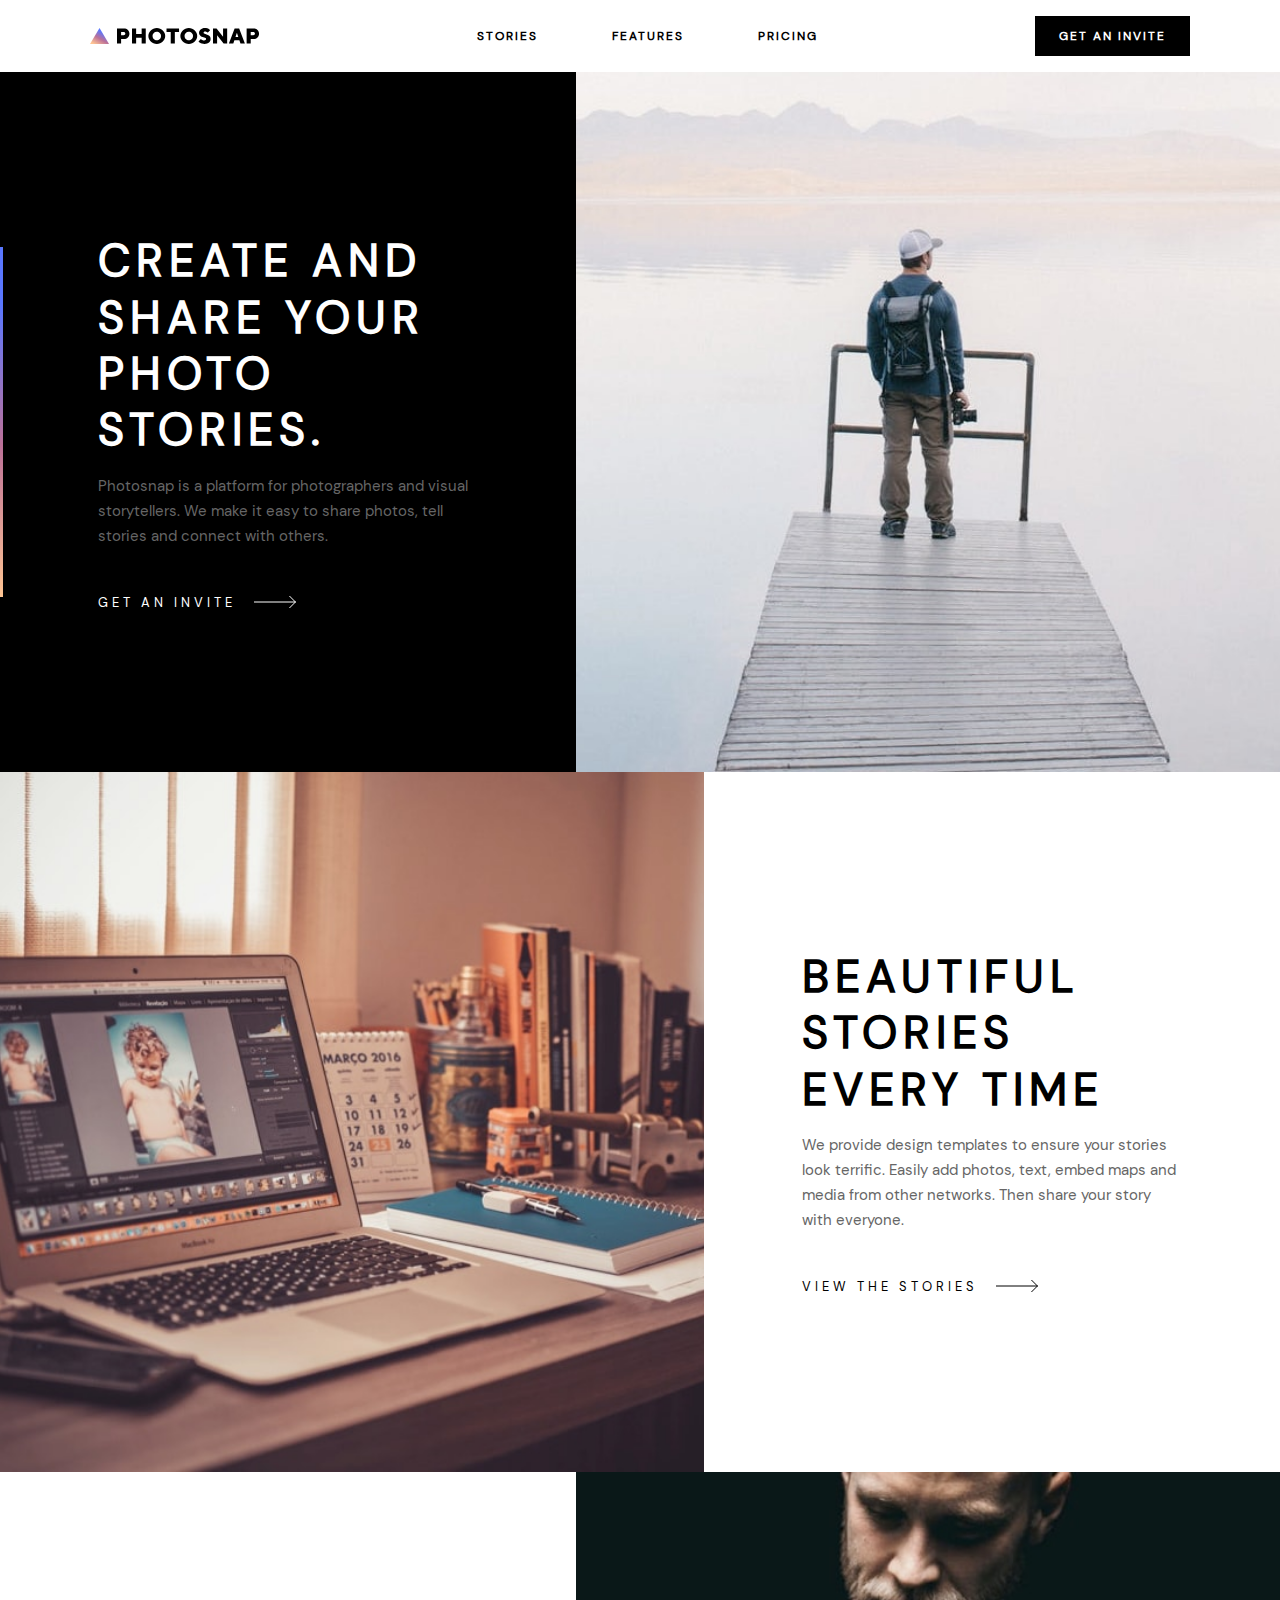
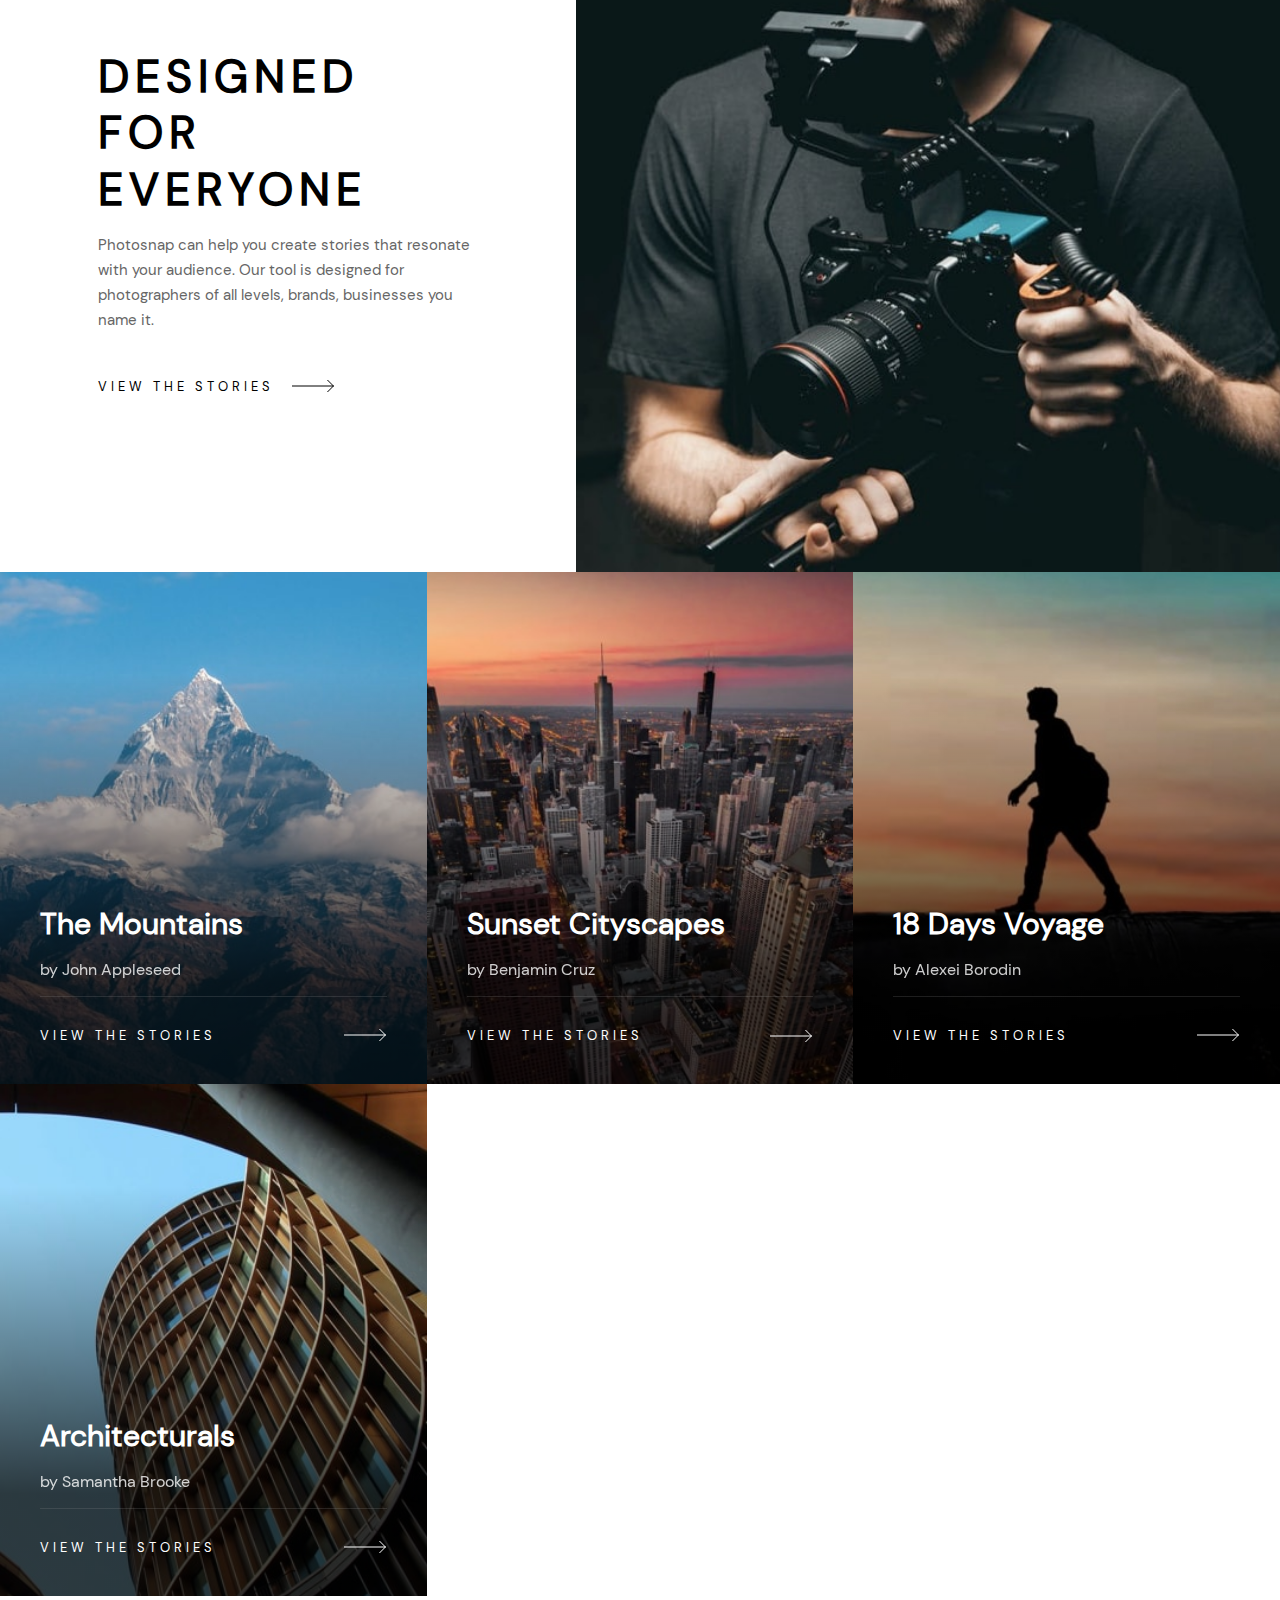
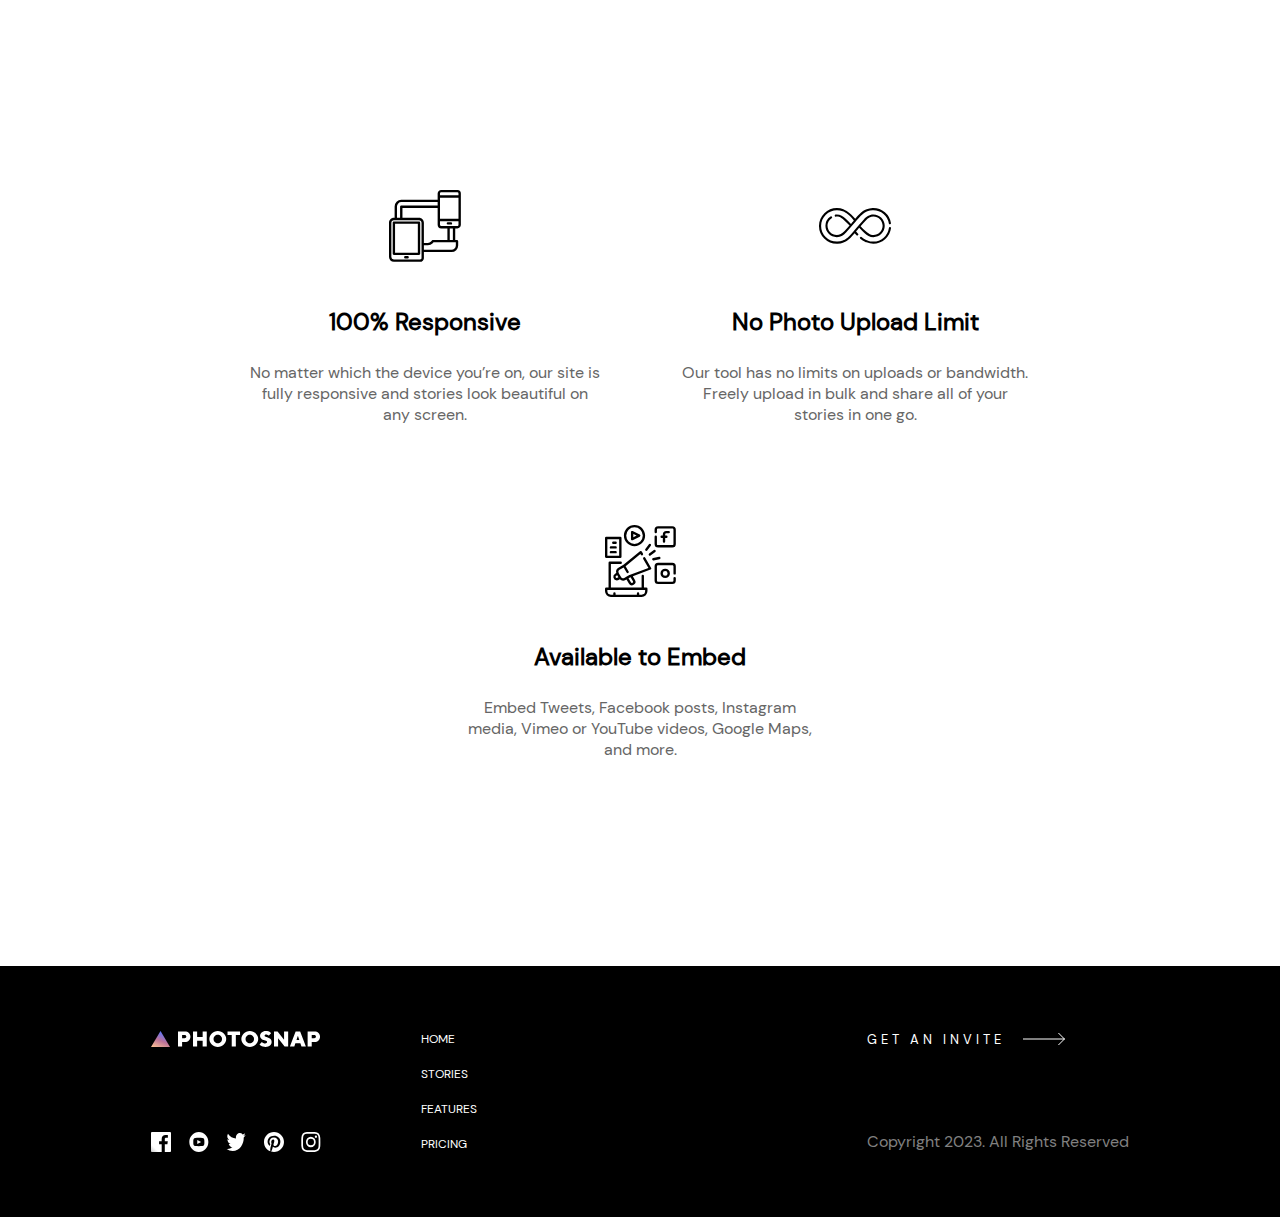
==== index.html @ a574fe37 "Responsive Footer" ====
<!DOCTYPE html>
<html lang="en">
<head>
    <meta charset="UTF-8">
    <meta http-equiv="X-UA-Compatible" content="IE=edge">
    <meta name="viewport" content="width=device-width, initial-scale=1.0">
    <link href="styles.css" rel="stylesheet">
    <link rel="icon" type="image/x-icon" href="/images/icon.ico">
    <title>Photosnap</title>
</head>
<body>
    <nav>
        <img src="images\shared\desktop\logo.svg" class="nav--logo" alt="PhotoShot Logo">
        <div class="nav--links default">
            <a href="#"><div class="nav--link">STORIES</div></a>
            <a href="#"><div class="nav--link">FEATURES</div></a>
            <a href="#"><div class="nav--link">PRICING</div></a>
        </div>
        <button class="nav--button mainButton default">GET AN INVITE</button>
        <div class="hamburgerMenu mobile" id="hamburgerMenu">
            <span id="span1" class="span1"></span>
            <span id="span2" class="span2"></span>
        </div>
    </nav>
    <div class="mobileNav mobile" id="mobileNav">
        <div class="mobileNav--links">
            <a href="#"><div class="nav--link">STORIES</div></a>
            <a href="#"><div class="nav--link">FEATURES</div></a>
            <a href="#"><div class="nav--link">PRICING</div></a>
        </div>
        <div class="separator"></div>
        <button class="nav--button mainButton">GET AN INVITE</button>
    </div>
    <main>
        <section class="sectionLeft">
            <div class="text--content">
                <h1 class="content--h1">CREATE AND SHARE YOUR PHOTO STORIES.</h1>
                <p class="content--paragraph">Photosnap is a platform for photographers and visual storytellers. We make it easy to share photos, tell stories and connect with others.</p>
                <a class="button--content" href="#">
                    <button class="inviteButton mainButton">GET AN INVITE</button>
                    <img src="/images/shared/desktop/arrow.svg" class="inviteArrow whiteArrow">
                </a>
            </div>
            <img class="image--content" src="images/home/desktop/create-and-share.jpg"></img>
        </section>
        <section class="sectionRight">
            <div class="text--content">
                <h1 class="content--h1">BEAUTIFUL STORIES EVERY TIME</h1>
                <p class="content--paragraph">We provide design templates to ensure your stories look terrific. Easily add photos, text, embed maps and media from other networks. Then share your story with everyone.</p>
                <a class="button--content" href="#">
                    <button class="inviteButton mainButton">VIEW THE STORIES</button>
                    <img src="/images/shared/desktop/arrow.svg" class="inviteArrow">
                </a>
            </div>
            <img class="image--content" src="images/home/desktop/beautiful-stories.jpg"></img>
        </section>
        <section class="sectionLeft">
            <div class="text--content">
                <h1 class="content--h1">DESIGNED FOR EVERYONE</h1>
                <p class="content--paragraph">Photosnap can help you create stories that resonate with your audience.  Our tool is designed for photographers of all levels, brands, businesses you name it. </p>
                <a class="button--content" href="#">
                    <button class="inviteButton mainButton">VIEW THE STORIES</button>
                    <img src="/images/shared/desktop/arrow.svg" class="inviteArrow">
                </a>
            </div>
            <img class="image--content" src="images/home/desktop/designed-for-everyone.jpg"></img>
        </section>
        <div class="card--container">
            <div class="card">
                <div class="card--content">
                    <div class="card--textContainer">
                        <h2 class="card--title">The Mountains</h2>
                        <p class="card--details">by John Appleseed</p>
                    </div>
                    <a class="button--content" href="#">
                        <button class="inviteButton mainButton">VIEW THE STORIES</button>
                        <img src="/images/shared/desktop/arrow.svg" class="inviteArrow whiteArrow">
                    </a>
                </div>
            </div>
            <div class="card">
                <div class="card--content">
                    <div class="card--textContainer">
                        <h2 class="card--title">Sunset Cityscapes</h2>
                        <p class="card--details">by Benjamin Cruz</p>
                    </div>
                    <a class="button--content" href="#">
                        <button class="inviteButton mainButton">VIEW THE STORIES</button>
                        <img src="/images/shared/desktop/arrow.svg" class="inviteArrow whiteArrow">
                    </a>
                </div>
            </div>
            <div class="card">
                <div class="card--content">
                    <div class="card--textContainer">
                        <h2 class="card--title">18 Days Voyage</h2>
                        <p class="card--details">by Alexei Borodin</p>
                    </div>
                    <a class="button--content" href="#">
                        <button class="inviteButton mainButton">VIEW THE STORIES</button>
                        <img src="/images/shared/desktop/arrow.svg" class="inviteArrow whiteArrow">
                    </a>
                </div>
            </div>
            <div class="card">
                <div class="card--content">
                    <div class="card--textContainer">
                        <h2 class="card--title">Architecturals</h2>
                        <p class="card--details">by Samantha Brooke</p>
                    </div>
                    <a class="button--content" href="#">
                        <button class="inviteButton mainButton">VIEW THE STORIES</button>
                        <img src="/images/shared/desktop/arrow.svg" class="inviteArrow whiteArrow">
                    </a>
                </div>
            </div>
        </div>
        <div class="home--featureSection">
            <div class="home--feature">
                <div class="home--featureImageContainer">
                    <img class="home--featureImage" src="images/features/desktop/responsive.svg"></img>
                </div>
                <div class="home--featureText">
                    <h2>100% Responsive</h2>
                    <p>No matter which the device you’re on, our site is fully responsive and stories look beautiful on any screen.</p>
                </div>
            </div>
            <div class="home--feature">
                <div class="home--featureImageContainer">
                    <img class="home--featureImage" src="images/features/desktop/no-limit.svg"></img>
                </div>
                <div class="home--featureText">
                    <h2>No Photo Upload Limit</h2>
                    <p>Our tool has no limits on uploads or bandwidth. Freely upload in bulk and share all of your stories in one go.</p>
                </div>
            </div>
            <div class="home--feature">
                <div class="home--featureImageContainer">
                    <img class="home--featureImage" src="images/features/desktop/embed.svg"></img>
                </div>
                <div class="home--featureText">
                    <h2>Available to Embed</h2>
                    <p>Embed Tweets, Facebook posts, Instagram media, Vimeo or YouTube videos, Google Maps, and more. </p>
                </div>
            </div>
        </div>
    </main>
    <footer>
        <div class="footer--LHS">
            <img src="images\shared\desktop\logoWhite.svg" class="footer--logo" alt="PhotoShot Logo">
            <div class="footer--links">
                <a href="#"><div class="footer--link">HOME</div></a>
                <a href="#"><div class="footer--link">STORIES</div></a>
                <a href="#"><div class="footer--link">FEATURES</div></a>
                <a href="#"><div class="footer--link">PRICING</div></a>
            </div>
            <div class="footer--socials">
                <img src="images/shared/desktop/facebook.svg">
                <img src="images/shared/desktop/youtube.svg">
                <img src="images/shared/desktop/twitter.svg">
                <img src="images/shared/desktop/pinterest.svg">
                <img src="images/shared/desktop/instagram.svg">
            </div>
        </div>
        <div class="footer--RHS">
            <a class="button--content" href="#">
                <button class="inviteButton mainButton">GET AN INVITE</button>
                <img src="/images/shared/desktop/arrow.svg" class="inviteArrow whiteArrow">
            </a>
            <p class="copyright">Copyright 2023. All Rights Reserved</p>
        </div>
    </footer>
    <script src="script.js"></script>
</body>
</html>
---- styles.css ----
@font-face {
    font-family: Main;
    src: url(fonts/DMSans-Regular.ttf);
}

*{
    box-sizing: border-box;
}

html{
    display: flex;
    justify-content: center;
}

html, body{
    width: 100%;
    font-family: Main;
    padding: 0px;
    margin: 0px;
}

body{
    min-height: min-content;
    max-width: 2000px;
    box-shadow: 0px 0px 10px 3px lightgrey;
}

a{
    all: unset;
}

/*Nav Styles*/
nav{
    width: 100%;
    height: 72px;
    background-color: white;
    display: flex;
    justify-content: space-around;
    align-items: center;
    font-weight: bold;
    font-size: 12px;
    letter-spacing: 2px;
}

.nav--logo{
    height: 16px;
    width: auto;
    pointer-events: none;
}

.nav--links{
    display: flex;
    align-items: center;
    justify-content: space-around;
}

.nav--link{
    transition: color 0.15s ease;
}

.nav--link:hover{
    color: #B3B3B3;
}

.nav--link{
    margin: 37px;
    cursor: pointer;
}

.mainButton{
    all: unset;
    cursor: pointer;
}

.nav--button{
    background-color: black;
    color: white;
    padding: 12px 24px 12px 24px;
    transition: 0.15s ease;
}

.nav--button:hover{
    background-color: #DFDFDF;
    color: black;
}

.hamburgerMenu{
    width: 20px;
    height: 6px;
    display: none;
    flex-direction: column;
    align-items: flex-end;
    justify-content: space-between;
    cursor: pointer;
    position: relative;
    padding: 10px;
}

.hamburgerMenu>span{
    display: block;
    content: "";
    height: 1px;
    background-color: black;
    width: 100%;
    transform-origin: 50% 50%;
    position: absolute;
    transition: 0.2s ease;
}

.span1{
    top: 5px;
}

.span2{
    bottom: 5px;
}

.span1Active{
    transform: rotate(45deg) translateY(-50%);
    top: 50%;
}

.span2Active{
    transform: rotate(-45deg) translateY(-50%);
    top: 50%;
}

.mobile{
    display: none;
}

.mobileNav{
    width: 100%;
    display: none;
    flex-direction: column;
    align-items: center;
    font-size: 15px;
    letter-spacing: 2.5px;
    overflow: hidden;
    max-height: 0px;
    transition: max-height 0.5s ease;
    font-weight: bold;
}

.mobileNavActive{
    max-height: 100vh;
}

.separator{
    width: min(310px, 80%);
    background-color: #979797;
    height: 1px;
    border-radius: 3px;
}

.mobileNav:nth-child(2)>div>a>div{
    display: flex;
    align-items: center;
    justify-content: center;
    text-align: center;
}

.mobileNav> button{
    padding: 14px 68px 14px 68px;
    display: flex;
    align-items: center;
    justify-content: center;
    margin: 20px 0px 20px 0px;
}
/*Main Sections*/
section{
    display: grid;
    grid-template-rows: 700px;
    width: 100%;
    color: black;
    background-color: white;
    justify-items: center;
    align-items: center;
    position: relative;
}

section:nth-child(1){
    background-color: black;
    color: white;
}

section:nth-child(1)>.text--content::after{
    left: 0px;
    height: 50%;
    top: 50%;
    transform: translateY(-50%);
    display: block;
    content: "";
    width: 3px;
    position: absolute;
    background: linear-gradient(26.57deg, #FFC593 0%, #BC7198 43.29%, #5A77FF 83.33%);

}

section:nth-child(1)>.content--paragraph{
    color: #999999;
}

.sectionLeft{
    grid-template-columns: clamp(495px, 45vw, 650px) 1fr;
}

.sectionLeft>img{
    order: 1;
}

.sectionRight{
    grid-template-columns: 1fr clamp(495px, 45vw, 650px);
}

.sectionRight>img{
    order: -1;
}

.text--content{
    padding: 40px;
    align-items: center;
    width: max(80%, 387px);
    min-height: 600px;
    display: flex;
    flex-direction: column;
    align-items: flex-start;
    justify-content: center;
}

.content--h1{
    margin: 0px;
    font-size: clamp(35px, 3.5vw, 45px);
    line-height: clamp(44px, 4.4vw, 57px);
    letter-spacing: 6px;
}

.content--paragraph{
    line-height: 25px;
    font-size: clamp(15px, 1vw, 17px);
    color:#666666;
}

.button--content{
    cursor: pointer;
    display: flex;
    align-items: center;
    margin-top: 30px;
}

.button--content:hover>.inviteArrow{
    transform: translateX(10px);
}

.inviteButton{
    font-weight: 400;
    font-size: 13px;
    letter-spacing: 4px;
}

.inviteArrow{
    margin-left: 18px;
    transition: transform 0.3s ease;
}

.whiteArrow{
    filter: invert(1);
}

.image--content{
    object-fit: cover;
    height: 100%;
    width: 100%;
}

/*Main Cards*/

.card--container{
    width: 100%;
    display: grid;
    grid-template-columns: repeat(auto-fit, minmax(375px, 1fr));
    grid-template-rows: repeat(auto-fit, minmax(1fr, 375px));
}

.card{
    aspect-ratio: 15/18;
    background-size: cover;
    color: white;
    position: relative;
    transition: transform 0.3s ease;
}

.card::after{
    content: "";
    display: block;
    width: 100%;
    height: 0px;
    position: absolute;
    background: linear-gradient(26.57deg, #FFC593 0%, #BC7198 43.29%, #5A77FF 83.33%);
    bottom: 0px;
}

.card:hover{
    transform: translateY(-25px);
}

.card:hover::after{
    height: 5px;
}

.card--content{
    position: absolute;
    bottom: 0px;
    padding: 40px;
    width: 100%;
}

.card--title{
    font-size: 30px;
    margin: 0px;
}

.card--details{
    opacity: 0.8;
}

.card--textContainer::after{
    content: "";
    display: block;
    width: 100%;
    height: 1px;
    background-color: #979797;
    opacity: 0.2;
}

.card:nth-child(1){
    background: linear-gradient(180deg, rgba(0, 0, 0, 0.0001) 20%, rgba(0, 0, 0, 0.75) 80%), url(/images/stories/desktop/mountains.jpg) no-repeat center center / cover;
}

.card:nth-child(2){
    background: linear-gradient(180deg, rgba(0, 0, 0, 0.0001) 20%, rgba(0, 0, 0, 0.75) 80%), url(/images/stories/desktop/cityscapes.jpg) no-repeat center center / cover;
}

.card:nth-child(3){
    background: linear-gradient(180deg, rgba(0, 0, 0, 0.0001) 20%, rgba(0, 0, 0, 0.75) 80%), url(/images/stories/desktop/18-days-voyage.jpg) no-repeat center center / cover;
}

.card:nth-child(4){
    background: linear-gradient(180deg, rgba(0, 0, 0, 0.0001) 20%, rgba(0, 0, 0, 0.75) 80%), url(/images/stories/desktop/architecturals.jpg) no-repeat center center / cover;
}

.card--content>.button--content{
    display: flex;
    justify-content: space-between;
}

/*Home Features Section*/
.home--featureSection{
    padding: 150px 0px 150px 0px;
    width: 100%;
    display: flex;
    flex-wrap: wrap;
    align-items: center;
    justify-content: center;
}

.home--feature{
    width: 350px;
    text-align: center;
    margin: 40px;
}

.home--featureImageContainer{
    height: 80px;
    display: flex;
    align-items: center;
    justify-content: center;
}

.home--featureText>h2{
    margin: 40px 0px 25px 0px;
}

.home--featureText>p{
    color: #666666;
}

/*Footer*/
footer{
    padding: 65px clamp(40px, 11.8vw,170px) 65px clamp(40px, 11.8vw,170px);
    color: white;
    background-color: black;
    display: flex;
    justify-content: space-between;
}

.footer--LHS{
    width: 50%;
    display: inline-grid;
    grid-template: "a b" "c b";
    grid-template-columns: min-content min-content;
    align-items: start;
}

.footer--logo{
    grid-area: a;
    width: 170px;
    height: auto;
}

.footer--links{
    grid-area: b;
    margin-left: 100px;
    font-size: 12px;
    font-weight: 500;
    height: 100%;
    display: flex;
    justify-content: space-between;
    flex-direction: column;
}

.footer--link{
    cursor: pointer;
    transition: color 0.3s ease;
}

.footer--link:hover{
    color: #4C4C4C;
}

.footer--socials{
    grid-area: c;
    display: flex;
    width: 100%;
    margin-top: 85px;
    justify-content: space-between;
}

.footer--socials>img{
    width: 20px;
    height: 20px;
    filter: grayscale(1) brightness(3);
    transition: filter 0.2s ease;
    cursor: pointer;
}

.footer--socials>img:hover{
    filter: grayscale(0);
}

.footer--RHS{
    display: flex;
    flex-direction: column;
    justify-content: space-between;
}

.footer--RHS>*{
    margin: 0px;
}

.copyright{
    color: #808080;
}
/*Media Queries Biggest-Smallest*/

/*Mobile*/

/*Tablet*/
@media only screen and (max-width: 1000px) {
    .footer--LHS{
        width: 50%;
        display: inline-grid;
        grid-template: "a" "b" "c";
        grid-template-columns: min-content min-content min-content;
    }

    .footer--links{
        margin-left: 0px;
        margin-top: 32px;
        justify-content: space-between;
        flex-direction: row;
        gap: 30px;
    }

    .footer--socials{
        margin-top: 70px;
    }
}

@media only screen and (max-width: 850px) {
    .default {
      display: none;
    }
    .mobile, .mobileNav{
        display: flex;
    }

    .herosection{
        grid-template-columns: 1fr;
        grid-template-rows: 1fr 1fr;
    }
}

@media only screen and (max-width: 800px) {
    /*Main Sections*/
    .sectionLeft,.sectionRight{
        grid-template-columns: 1fr;
        grid-template-rows: 0fr 0.9fr;
    }
    .sectionLeft>img{
        order: -1;
    }
    .text--content{
        padding: 30px;
        width: max(80%, 310px);
        position: relative;
    }
    section:nth-child(1)>.text--content::after{
        left: 20%;
        width: 200px;
        height: 3px;  
        top: 0px;
    }
    /*Footer*/
    footer{
        flex-direction: column;
        justify-content: center;
        align-items: center;
    }

    .footer--LHS{
        display: inline-grid;
        grid-template: "a" "c" "b";
        grid-template-columns: 1fr;
        grid-template-rows: min-content min-content min-content;
        justify-items: center;
    }

    .footer--RHS{
        margin-top: 120px;
        justify-content: space-between;
        align-items: center;
        height: 60px;
    }

    .footer--socials{
        margin-top: 32px
    }

    .footer--links{
        flex-direction: column;
        margin-top: 50px;
        text-align: center;
        font-size: 15px;
        height: 150px;
        gap: 0px;
    }
}
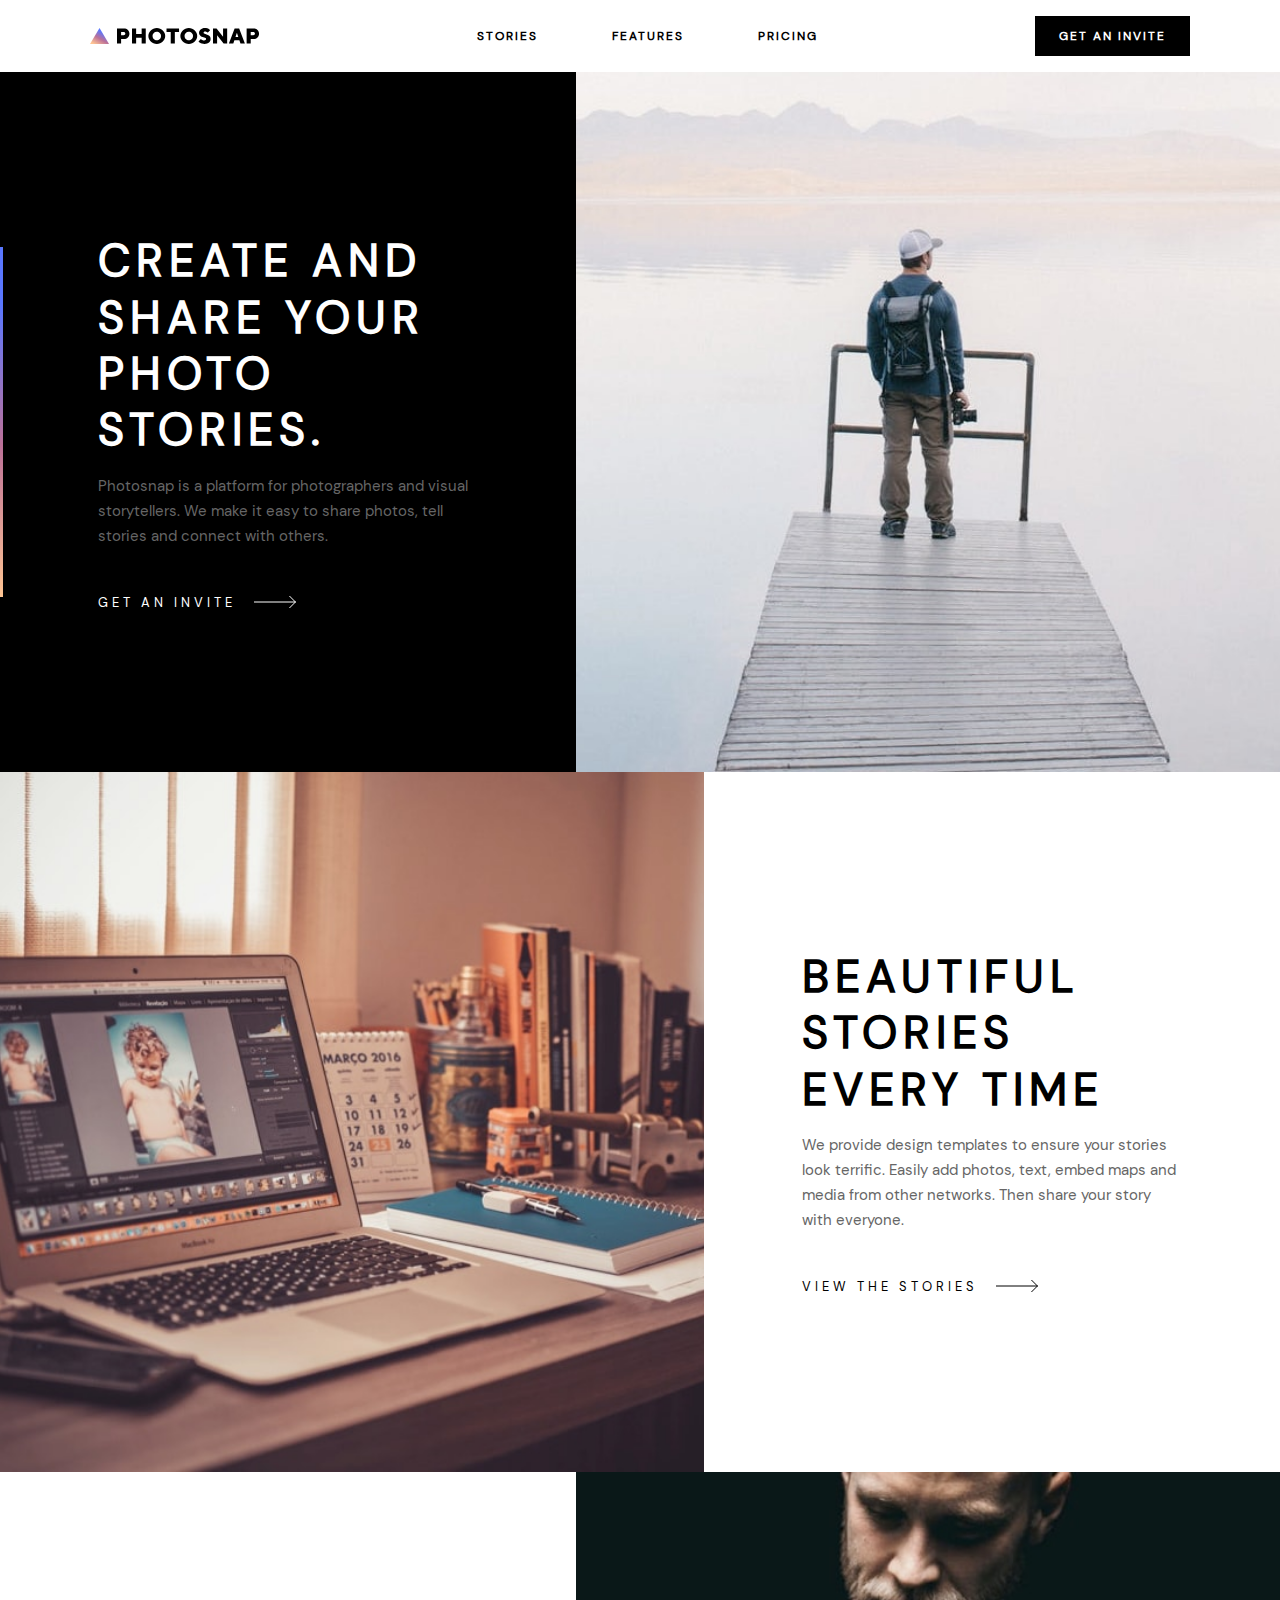
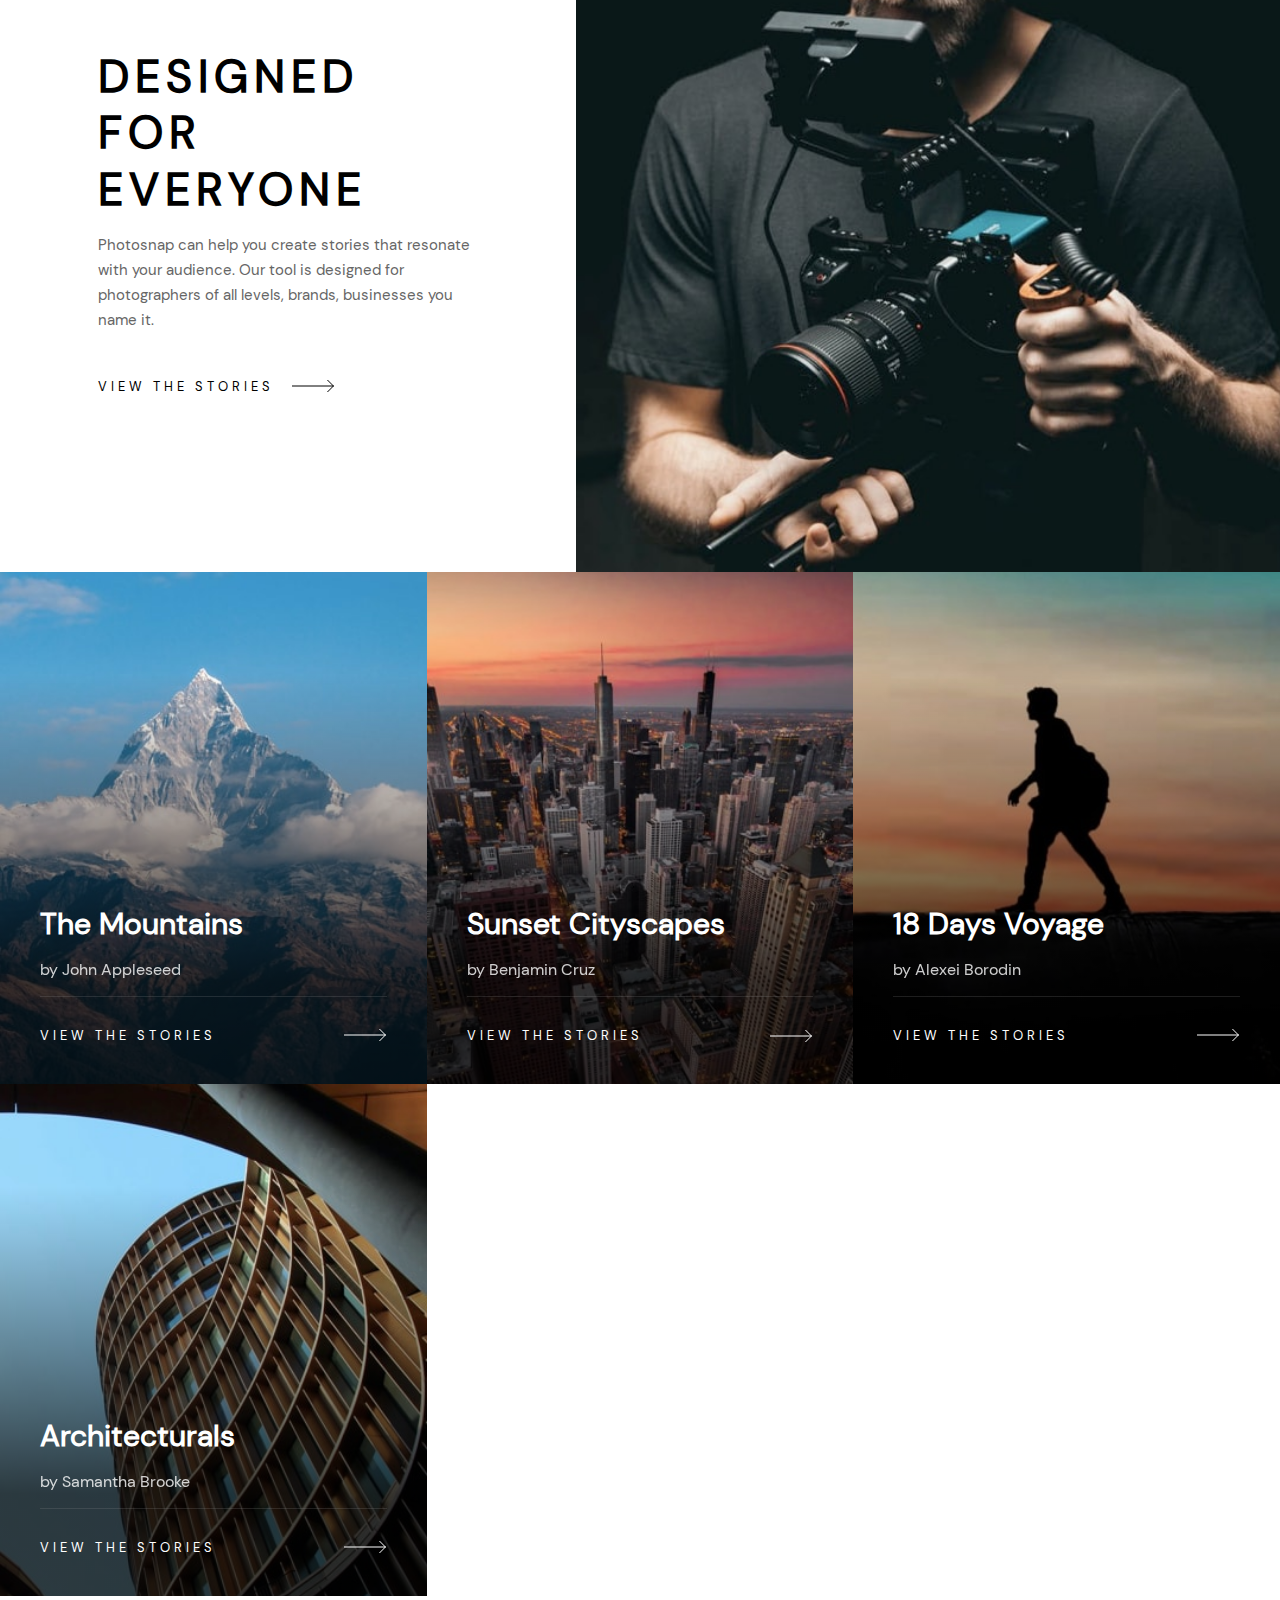
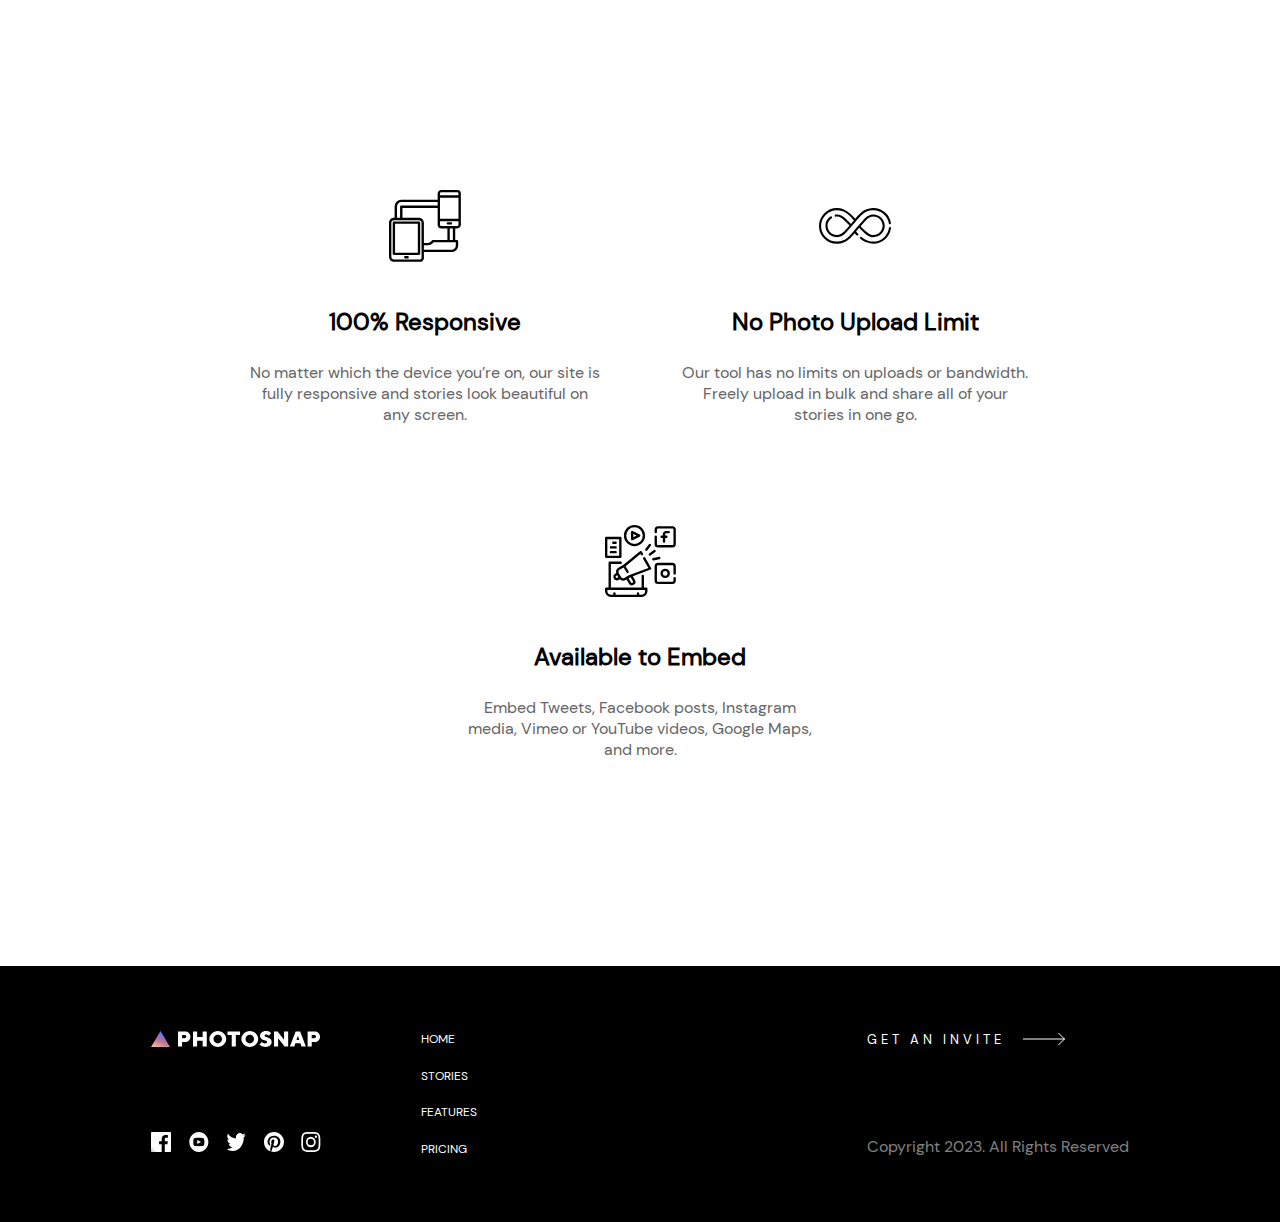
==== commit f6aeac9c: "Added Links to Socials" ====
--- a/index.html
+++ b/index.html
@@ -155,11 +155,11 @@
                 <a href="#"><div class="footer--link">PRICING</div></a>
             </div>
             <div class="footer--socials">
-                <img src="images/shared/desktop/facebook.svg">
-                <img src="images/shared/desktop/youtube.svg">
-                <img src="images/shared/desktop/twitter.svg">
-                <img src="images/shared/desktop/pinterest.svg">
-                <img src="images/shared/desktop/instagram.svg">
+                <a href="https://www.facebook.com/"><img src="images/shared/desktop/facebook.svg"></a>
+                <a href="https://www.youtube.com/"><img src="images/shared/desktop/youtube.svg"></a>
+                <a href="https://www.twitter.com/"><img src="images/shared/desktop/twitter.svg"></a>
+                <a href="https://www.pinterest.com/"><img src="images/shared/desktop/pinterest.svg"></a>
+                <a href="https://www.instagram.com/"><img src="images/shared/desktop/instagram.svg"></a>
             </div>
         </div>
         <div class="footer--RHS">
--- a/styles.css
+++ b/styles.css
@@ -436,7 +436,7 @@
     justify-content: space-between;
 }
 
-.footer--socials>img{
+.footer--socials>a>img{
     width: 20px;
     height: 20px;
     filter: grayscale(1) brightness(3);
@@ -444,7 +444,7 @@
     cursor: pointer;
 }
 
-.footer--socials>img:hover{
+.footer--socials>a>img:hover{
     filter: grayscale(0);
 }
 
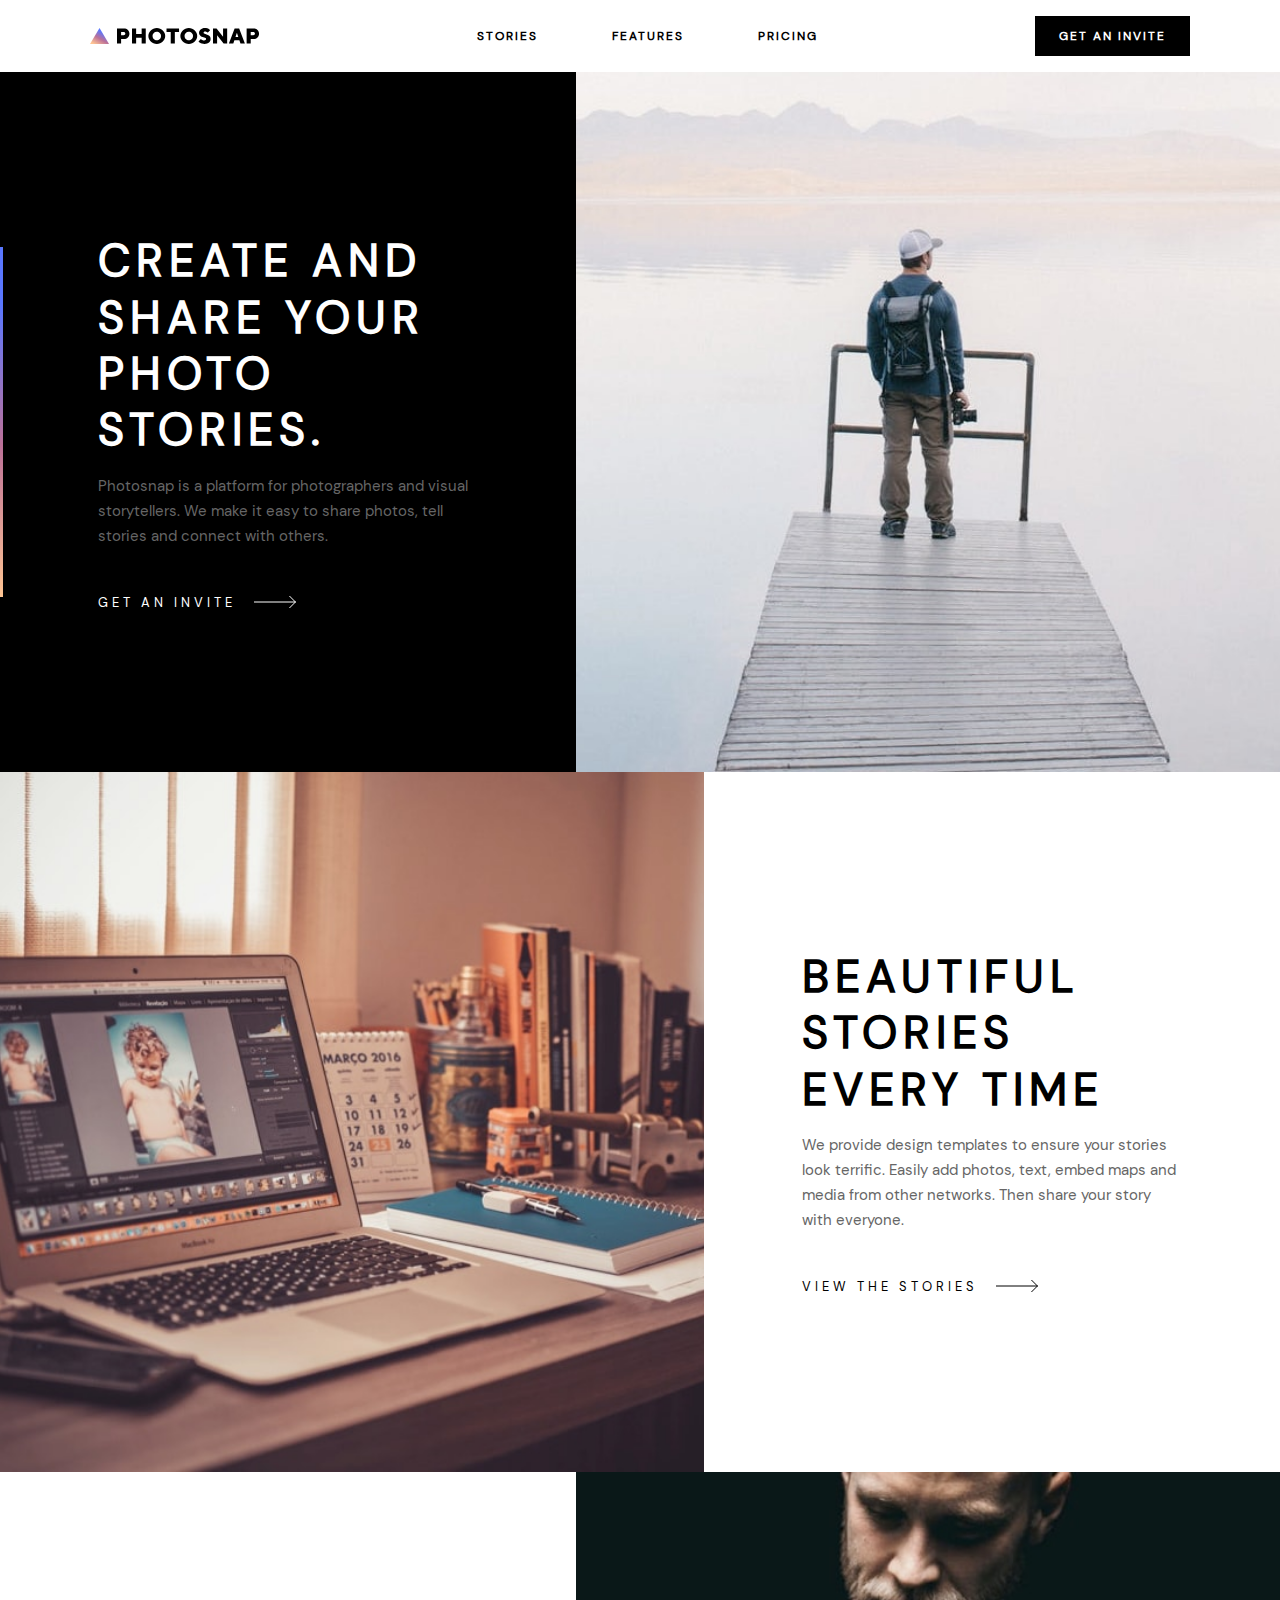
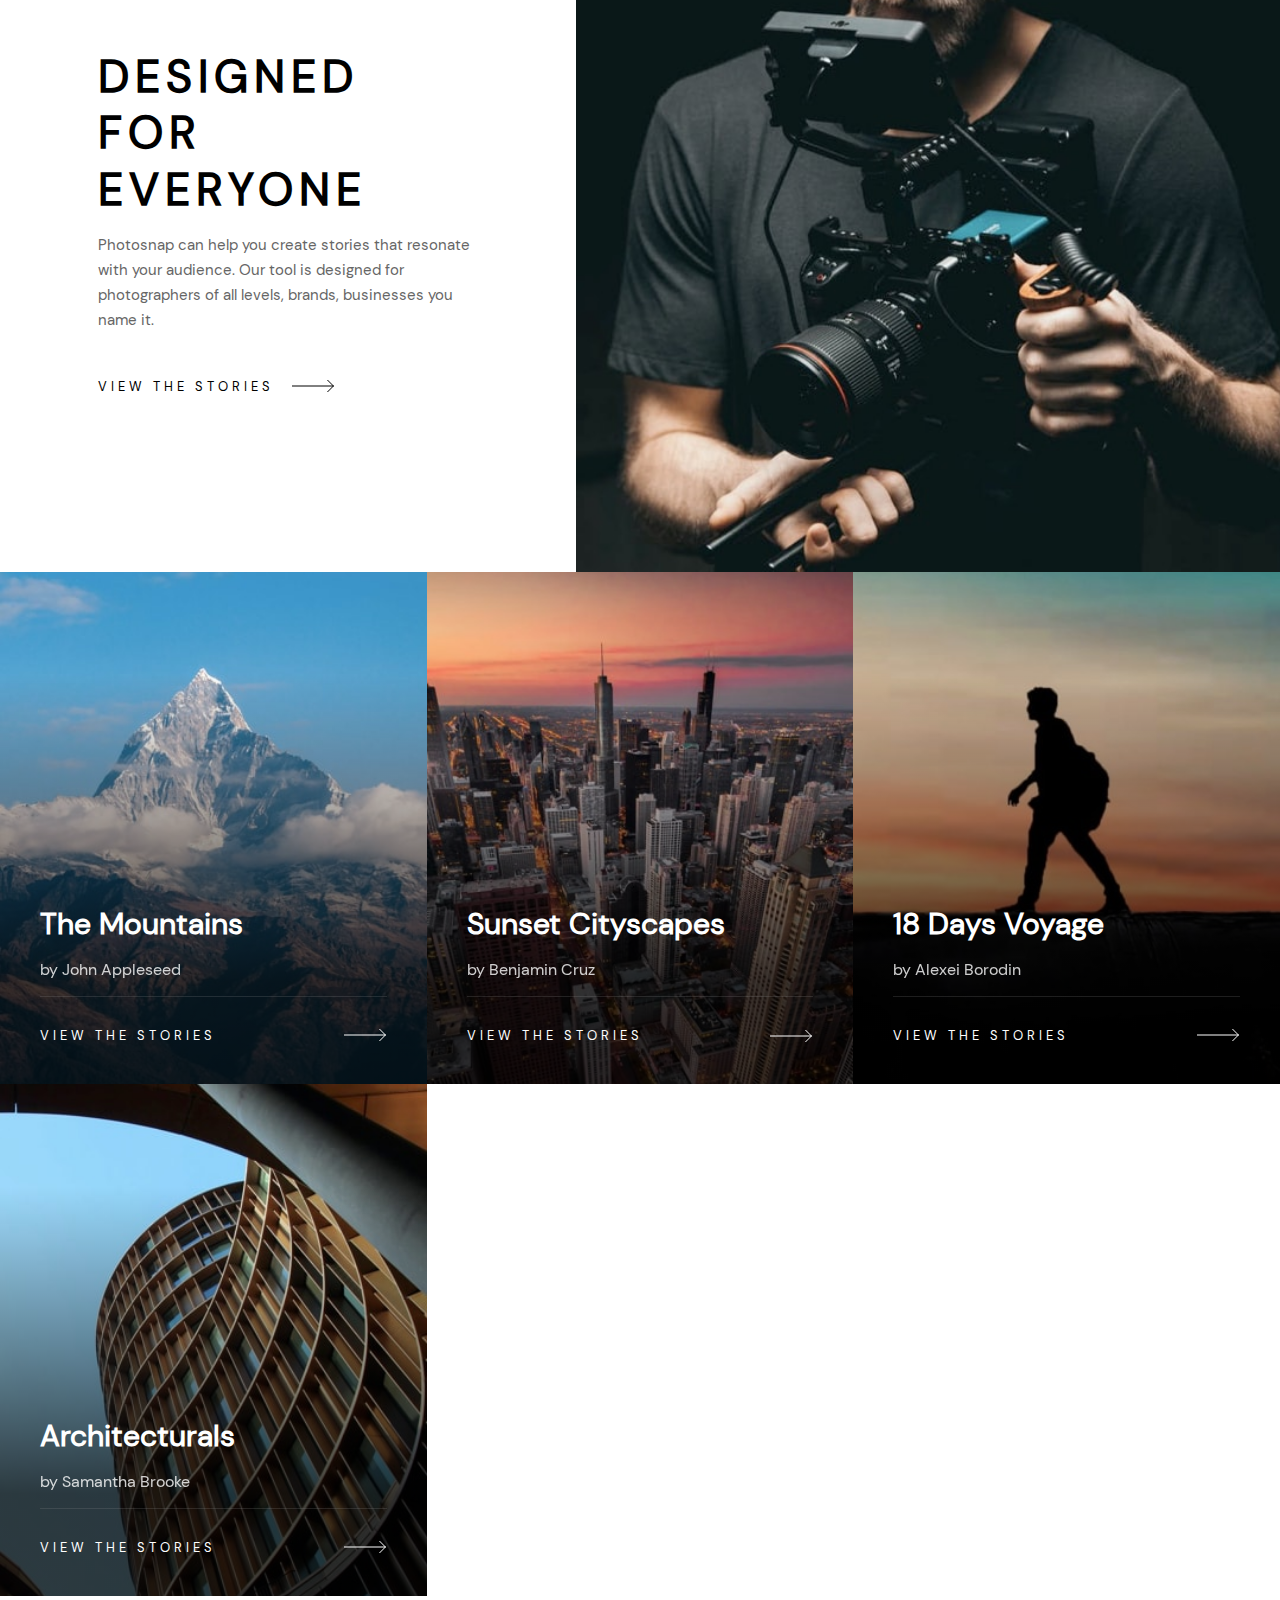
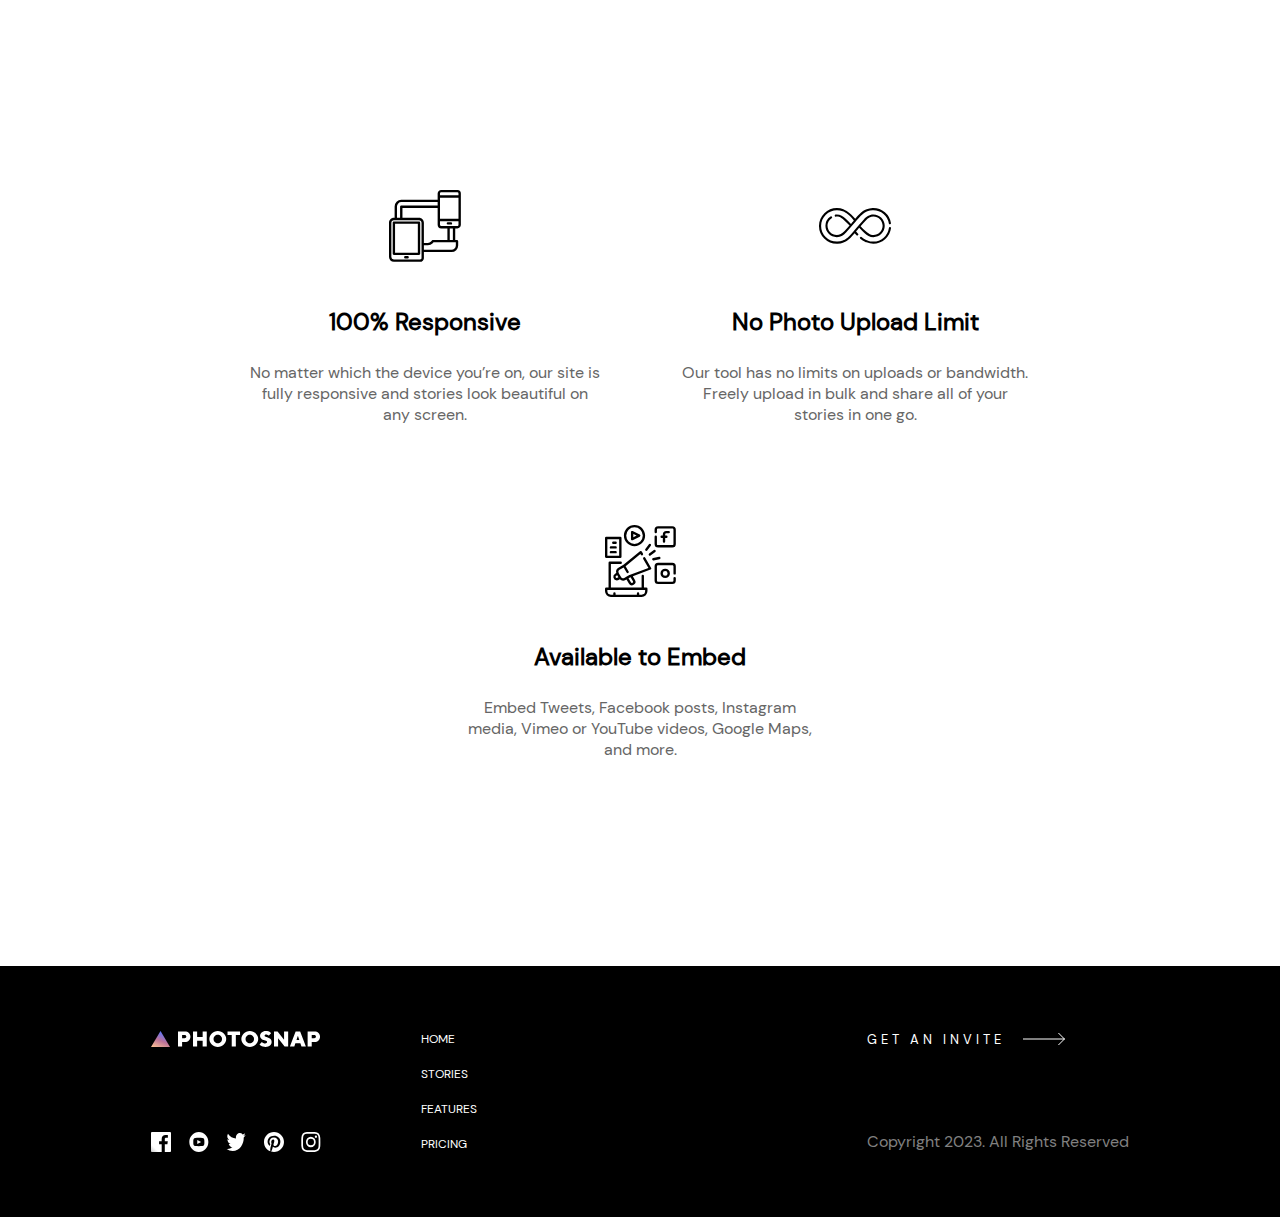
==== commit 3f01389c: "Feature Page Added" ====
--- a/index.html
+++ b/index.html
@@ -12,9 +12,9 @@
     <nav>
         <img src="images\shared\desktop\logo.svg" class="nav--logo" alt="PhotoShot Logo">
         <div class="nav--links default">
-            <a href="#"><div class="nav--link">STORIES</div></a>
-            <a href="#"><div class="nav--link">FEATURES</div></a>
-            <a href="#"><div class="nav--link">PRICING</div></a>
+            <a href="stories.html"><div class="nav--link">STORIES</div></a>
+            <a href="features.html"><div class="nav--link">FEATURES</div></a>
+            <a href="pricing.html"><div class="nav--link">PRICING</div></a>
         </div>
         <button class="nav--button mainButton default">GET AN INVITE</button>
         <div class="hamburgerMenu mobile" id="hamburgerMenu">
@@ -24,9 +24,9 @@
     </nav>
     <div class="mobileNav mobile" id="mobileNav">
         <div class="mobileNav--links">
-            <a href="#"><div class="nav--link">STORIES</div></a>
-            <a href="#"><div class="nav--link">FEATURES</div></a>
-            <a href="#"><div class="nav--link">PRICING</div></a>
+            <a href="stories.html"><div class="nav--link">STORIES</div></a>
+            <a href="features.html"><div class="nav--link">FEATURES</div></a>
+            <a href="pricing.html"><div class="nav--link">PRICING</div></a>
         </div>
         <div class="separator"></div>
         <button class="nav--button mainButton">GET AN INVITE</button>
@@ -47,7 +47,7 @@
             <div class="text--content">
                 <h1 class="content--h1">BEAUTIFUL STORIES EVERY TIME</h1>
                 <p class="content--paragraph">We provide design templates to ensure your stories look terrific. Easily add photos, text, embed maps and media from other networks. Then share your story with everyone.</p>
-                <a class="button--content" href="#">
+                <a class="button--content" href="stories.html">
                     <button class="inviteButton mainButton">VIEW THE STORIES</button>
                     <img src="/images/shared/desktop/arrow.svg" class="inviteArrow">
                 </a>
@@ -58,7 +58,7 @@
             <div class="text--content">
                 <h1 class="content--h1">DESIGNED FOR EVERYONE</h1>
                 <p class="content--paragraph">Photosnap can help you create stories that resonate with your audience.  Our tool is designed for photographers of all levels, brands, businesses you name it. </p>
-                <a class="button--content" href="#">
+                <a class="button--content" href="stories.html">
                     <button class="inviteButton mainButton">VIEW THE STORIES</button>
                     <img src="/images/shared/desktop/arrow.svg" class="inviteArrow">
                 </a>
@@ -72,7 +72,7 @@
                         <h2 class="card--title">The Mountains</h2>
                         <p class="card--details">by John Appleseed</p>
                     </div>
-                    <a class="button--content" href="#">
+                    <a class="button--content" href="stories.html">
                         <button class="inviteButton mainButton">VIEW THE STORIES</button>
                         <img src="/images/shared/desktop/arrow.svg" class="inviteArrow whiteArrow">
                     </a>
@@ -84,7 +84,7 @@
                         <h2 class="card--title">Sunset Cityscapes</h2>
                         <p class="card--details">by Benjamin Cruz</p>
                     </div>
-                    <a class="button--content" href="#">
+                    <a class="button--content" href="stories.html">
                         <button class="inviteButton mainButton">VIEW THE STORIES</button>
                         <img src="/images/shared/desktop/arrow.svg" class="inviteArrow whiteArrow">
                     </a>
@@ -96,7 +96,7 @@
                         <h2 class="card--title">18 Days Voyage</h2>
                         <p class="card--details">by Alexei Borodin</p>
                     </div>
-                    <a class="button--content" href="#">
+                    <a class="button--content" href="stories.html">
                         <button class="inviteButton mainButton">VIEW THE STORIES</button>
                         <img src="/images/shared/desktop/arrow.svg" class="inviteArrow whiteArrow">
                     </a>
@@ -108,7 +108,7 @@
                         <h2 class="card--title">Architecturals</h2>
                         <p class="card--details">by Samantha Brooke</p>
                     </div>
-                    <a class="button--content" href="#">
+                    <a class="button--content" href="stories.html">
                         <button class="inviteButton mainButton">VIEW THE STORIES</button>
                         <img src="/images/shared/desktop/arrow.svg" class="inviteArrow whiteArrow">
                     </a>
@@ -149,17 +149,17 @@
         <div class="footer--LHS">
             <img src="images\shared\desktop\logoWhite.svg" class="footer--logo" alt="PhotoShot Logo">
             <div class="footer--links">
-                <a href="#"><div class="footer--link">HOME</div></a>
-                <a href="#"><div class="footer--link">STORIES</div></a>
-                <a href="#"><div class="footer--link">FEATURES</div></a>
-                <a href="#"><div class="footer--link">PRICING</div></a>
+                <a href="index.html"><div class="footer--link">HOME</div></a>
+                <a href="stories.html"><div class="footer--link">STORIES</div></a>
+                <a href="features.html"><div class="footer--link">FEATURES</div></a>
+                <a href="pricing.html"><div class="footer--link">PRICING</div></a>
             </div>
             <div class="footer--socials">
-                <a href="https://www.facebook.com/"><img src="images/shared/desktop/facebook.svg"></a>
-                <a href="https://www.youtube.com/"><img src="images/shared/desktop/youtube.svg"></a>
-                <a href="https://www.twitter.com/"><img src="images/shared/desktop/twitter.svg"></a>
-                <a href="https://www.pinterest.com/"><img src="images/shared/desktop/pinterest.svg"></a>
-                <a href="https://www.instagram.com/"><img src="images/shared/desktop/instagram.svg"></a>
+                <a href="https://www.facebook.com/"><img src="images/shared/desktop/facebook.svg" alt="social media icon"></a>
+                <a href="https://www.youtube.com/"><img src="images/shared/desktop/youtube.svg" alt="social media icon"></a>
+                <a href="https://www.twitter.com/"><img src="images/shared/desktop/twitter.svg" alt="social media icon"></a>
+                <a href="https://www.pinterest.com/"><img src="images/shared/desktop/pinterest.svg" alt="social media icon"></a>
+                <a href="https://www.instagram.com/"><img src="images/shared/desktop/instagram.svg" alt="social media icon"></a>
             </div>
         </div>
         <div class="footer--RHS">
--- a/styles.css
+++ b/styles.css
@@ -1,5 +1,5 @@
 @font-face {
-    font-family: Main;
+    font-family: MainFont;
     src: url(fonts/DMSans-Regular.ttf);
 }
 
@@ -14,7 +14,7 @@
 
 html, body{
     width: 100%;
-    font-family: Main;
+    font-family: MainFont;
     padding: 0px;
     margin: 0px;
 }
@@ -301,7 +301,7 @@
 }
 
 .card:hover{
-    transform: translateY(-25px);
+    transform: translateY(-15px);
 }
 
 .card:hover::after{
@@ -362,6 +362,10 @@
     flex-wrap: wrap;
     align-items: center;
     justify-content: center;
+    max-width: 1400px;
+    position: relative;
+    left: 50%;
+    transform: translateX(-50%);
 }
 
 .home--feature{
@@ -436,6 +440,11 @@
     justify-content: space-between;
 }
 
+.footer--socials>a{
+    width: 20px;
+    height: 20px;
+}
+
 .footer--socials>a>img{
     width: 20px;
     height: 20px;
@@ -461,6 +470,17 @@
 .copyright{
     color: #808080;
 }
+
+/*Features*/
+.features--herosection{
+    display: flex;
+    margin-bottom: 20px;
+}
+
+.features--herosection>section{
+    grid-template-rows: 500px;
+}
+
 /*Media Queries Biggest-Smallest*/
 
 /*Mobile*/
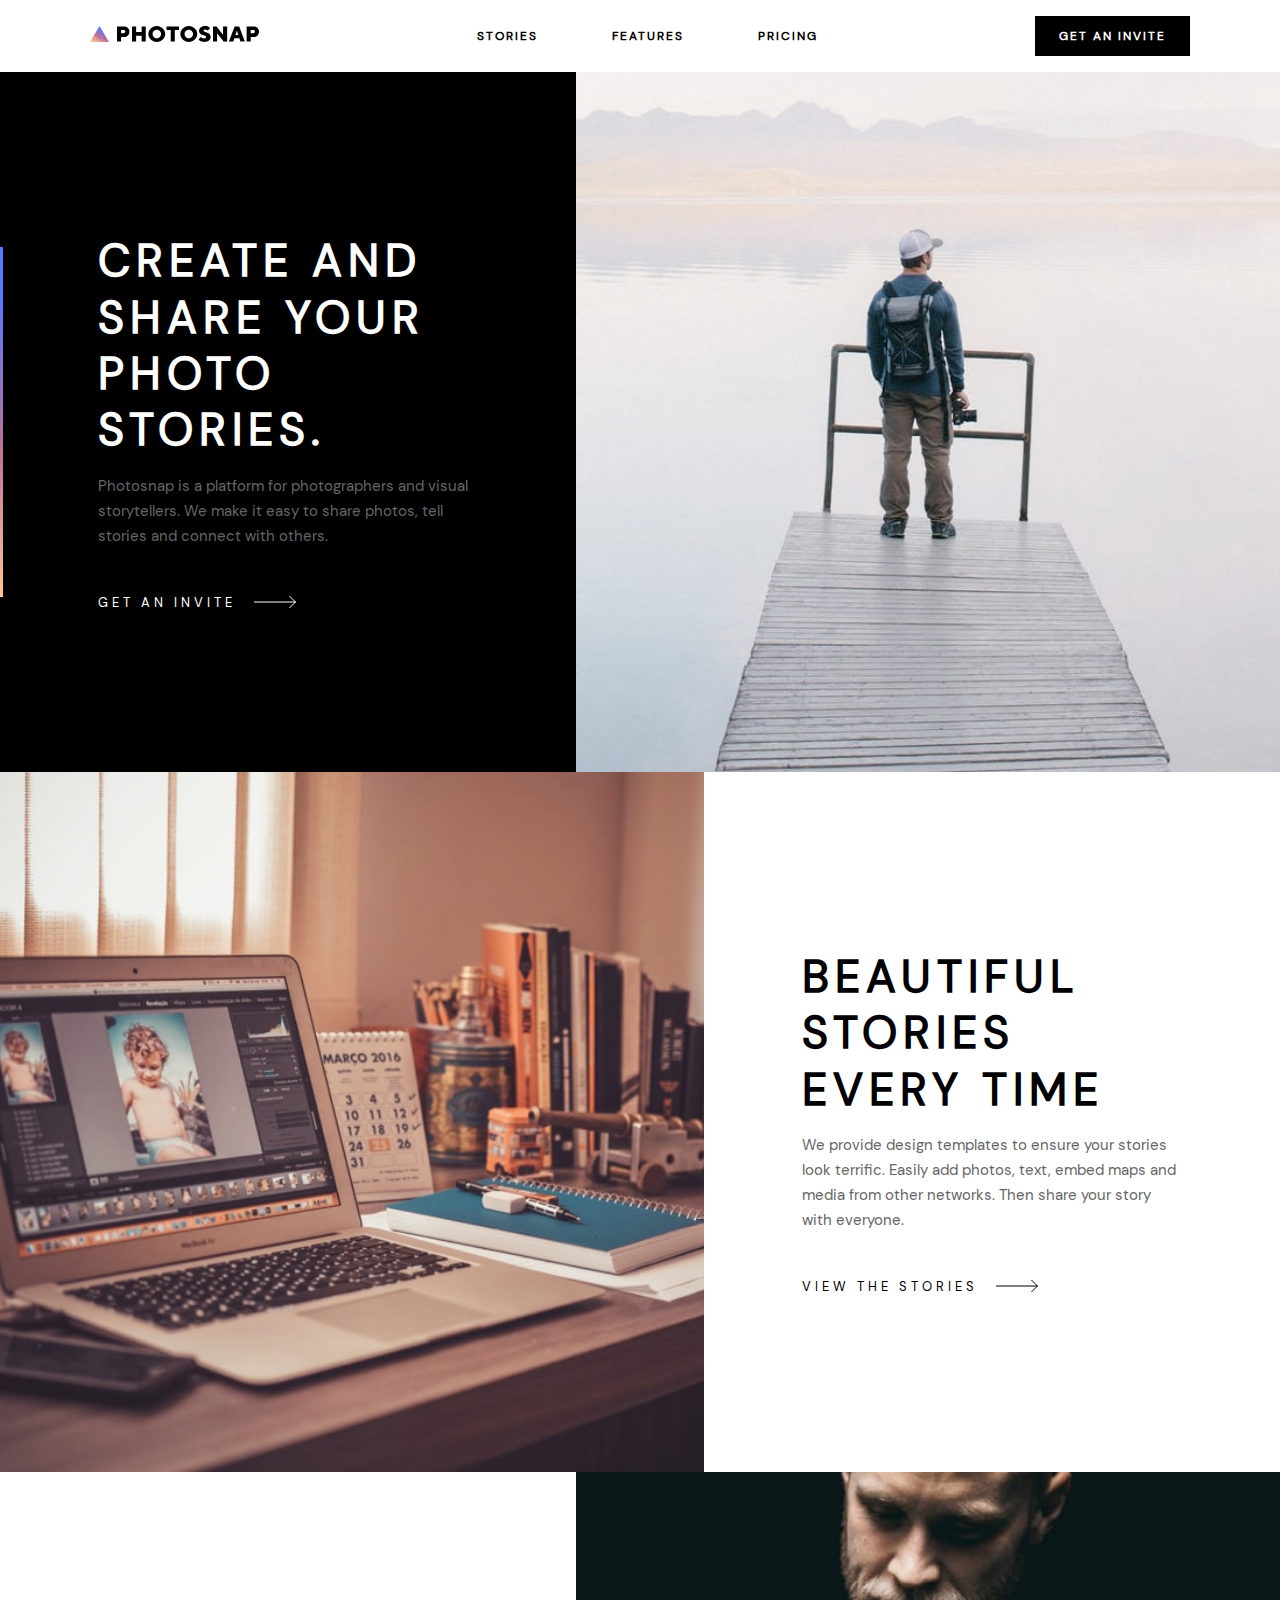
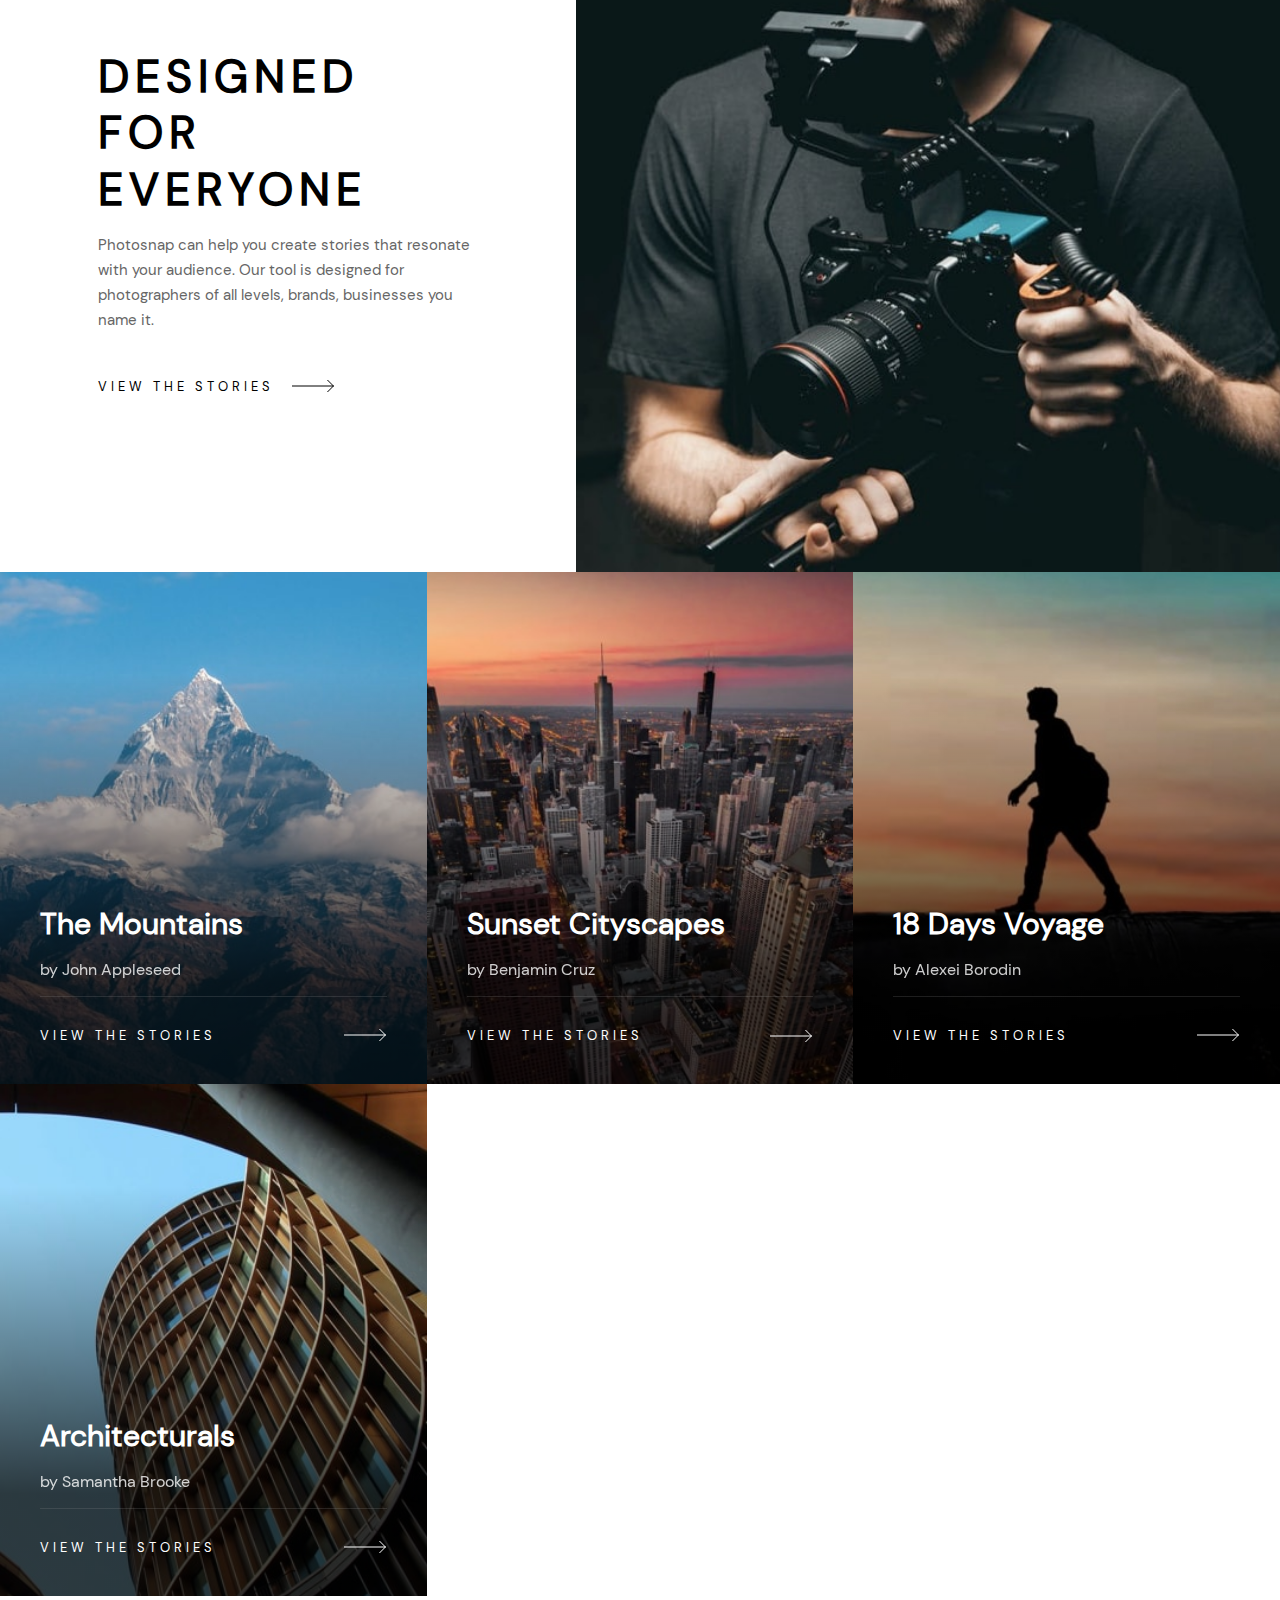
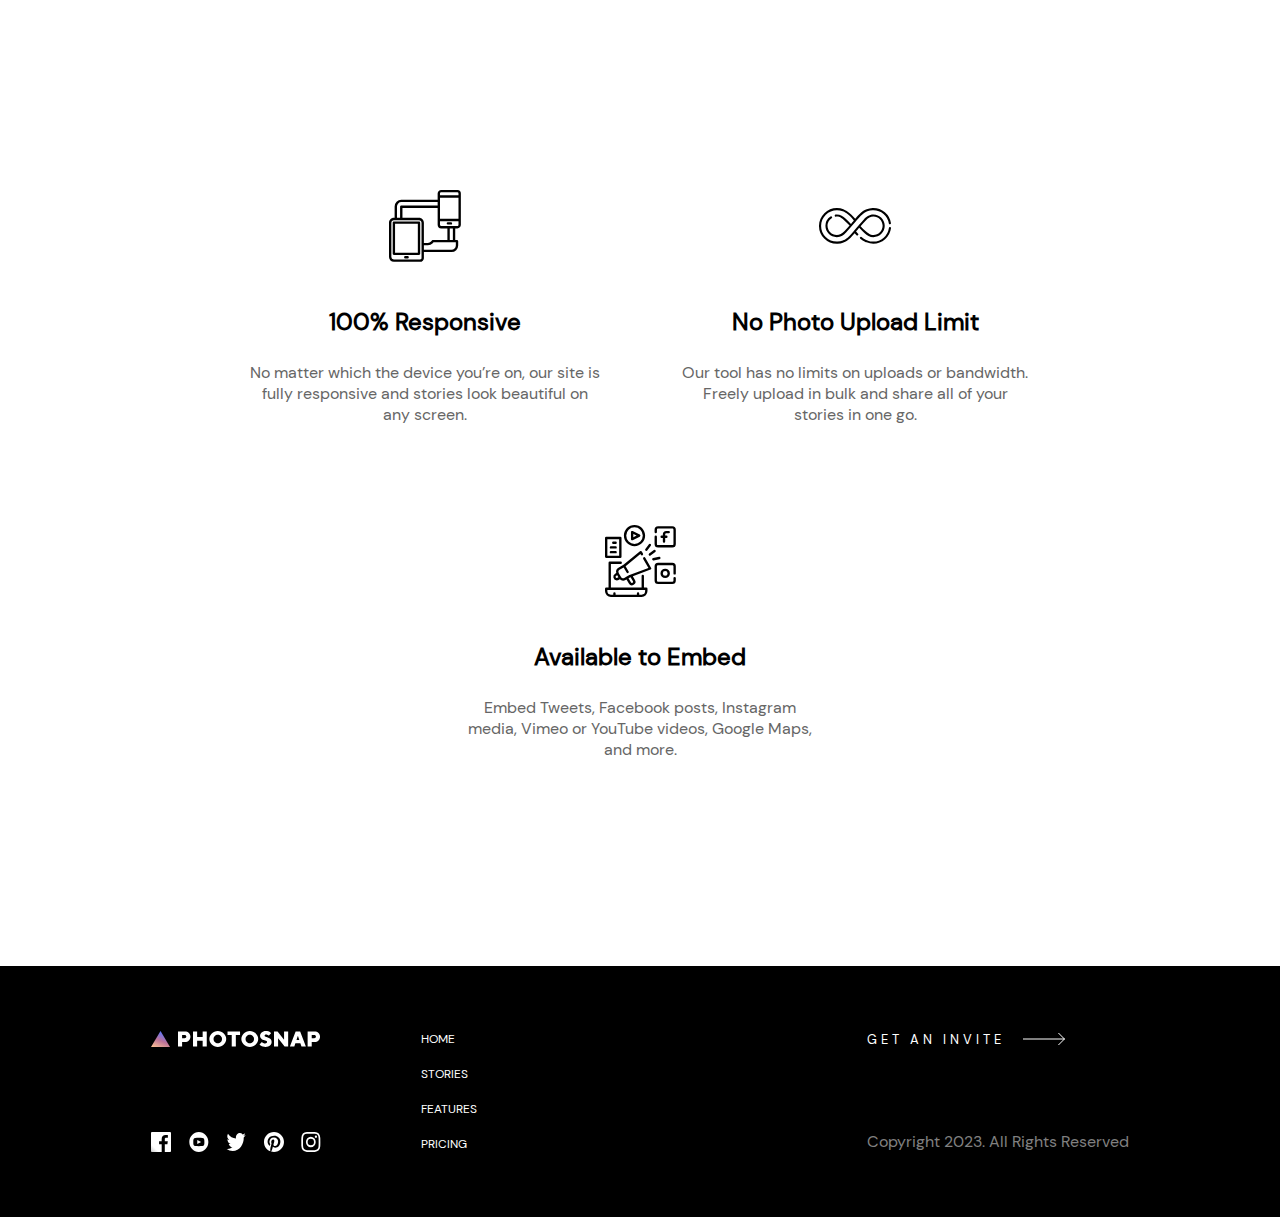
==== commit fd934889: "Changes to features" ====
--- a/index.html
+++ b/index.html
@@ -10,7 +10,9 @@
 </head>
 <body>
     <nav>
-        <img src="images\shared\desktop\logo.svg" class="nav--logo" alt="PhotoShot Logo">
+        <a href="index.html">
+            <img src="images\shared\desktop\logo.svg" class="nav--logo" alt="PhotoShot Logo">
+        </a>
         <div class="nav--links default">
             <a href="stories.html"><div class="nav--link">STORIES</div></a>
             <a href="features.html"><div class="nav--link">FEATURES</div></a>
--- a/styles.css
+++ b/styles.css
@@ -45,7 +45,7 @@
 .nav--logo{
     height: 16px;
     width: auto;
-    pointer-events: none;
+    cursor: pointer;
 }
 
 .nav--links{
@@ -221,7 +221,6 @@
     padding: 40px;
     align-items: center;
     width: max(80%, 387px);
-    min-height: 600px;
     display: flex;
     flex-direction: column;
     align-items: flex-start;
@@ -479,6 +478,16 @@
 
 .features--herosection>section{
     grid-template-rows: 500px;
+}
+
+.features--banner{
+    width: 100%;
+    height: 320px;
+    display: flex;
+    justify-content: space-between;
+    background-repeat: no-repeat;
+    background-size: cover;
+    background-image: url(images/shared/desktop/bg-beta.jpg);
 }
 
 /*Media Queries Biggest-Smallest*/
@@ -534,6 +543,7 @@
         padding: 30px;
         width: max(80%, 310px);
         position: relative;
+        min-height: 600px;
     }
     section:nth-child(1)>.text--content::after{
         left: 20%;
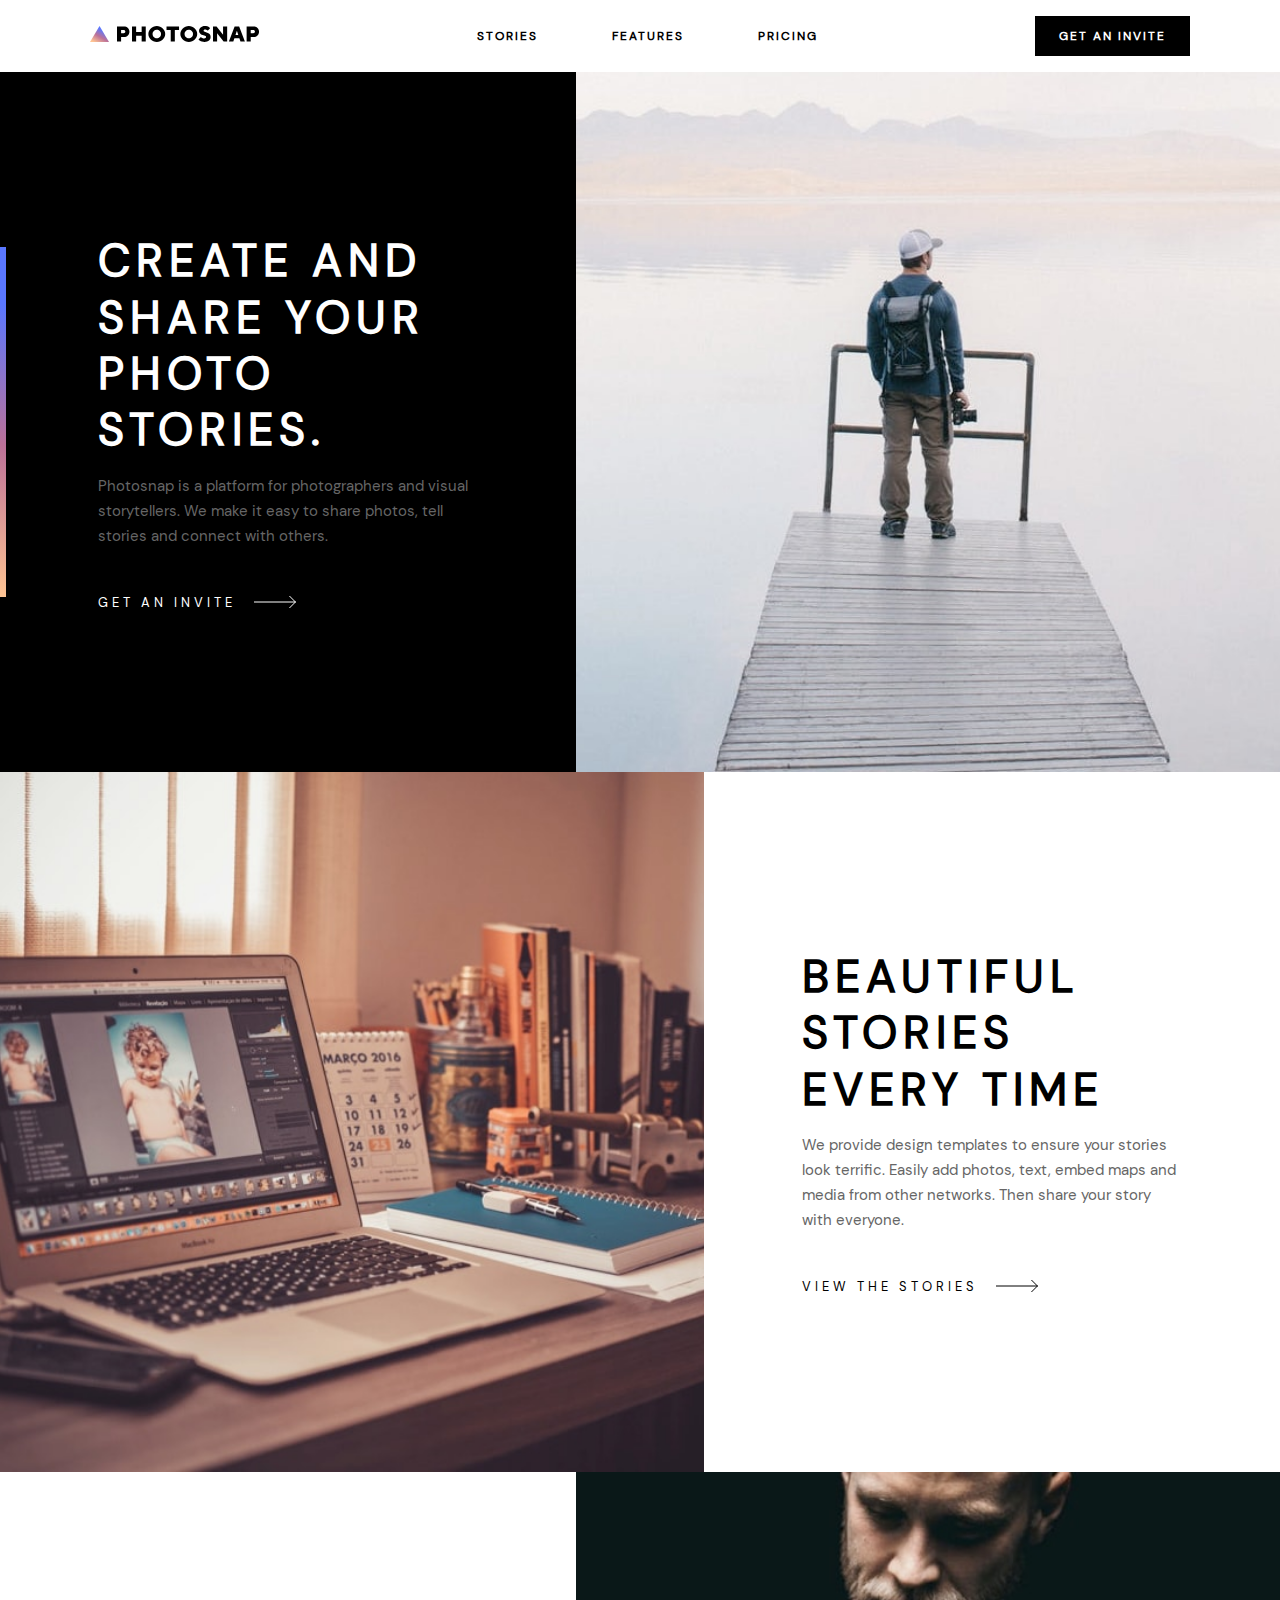
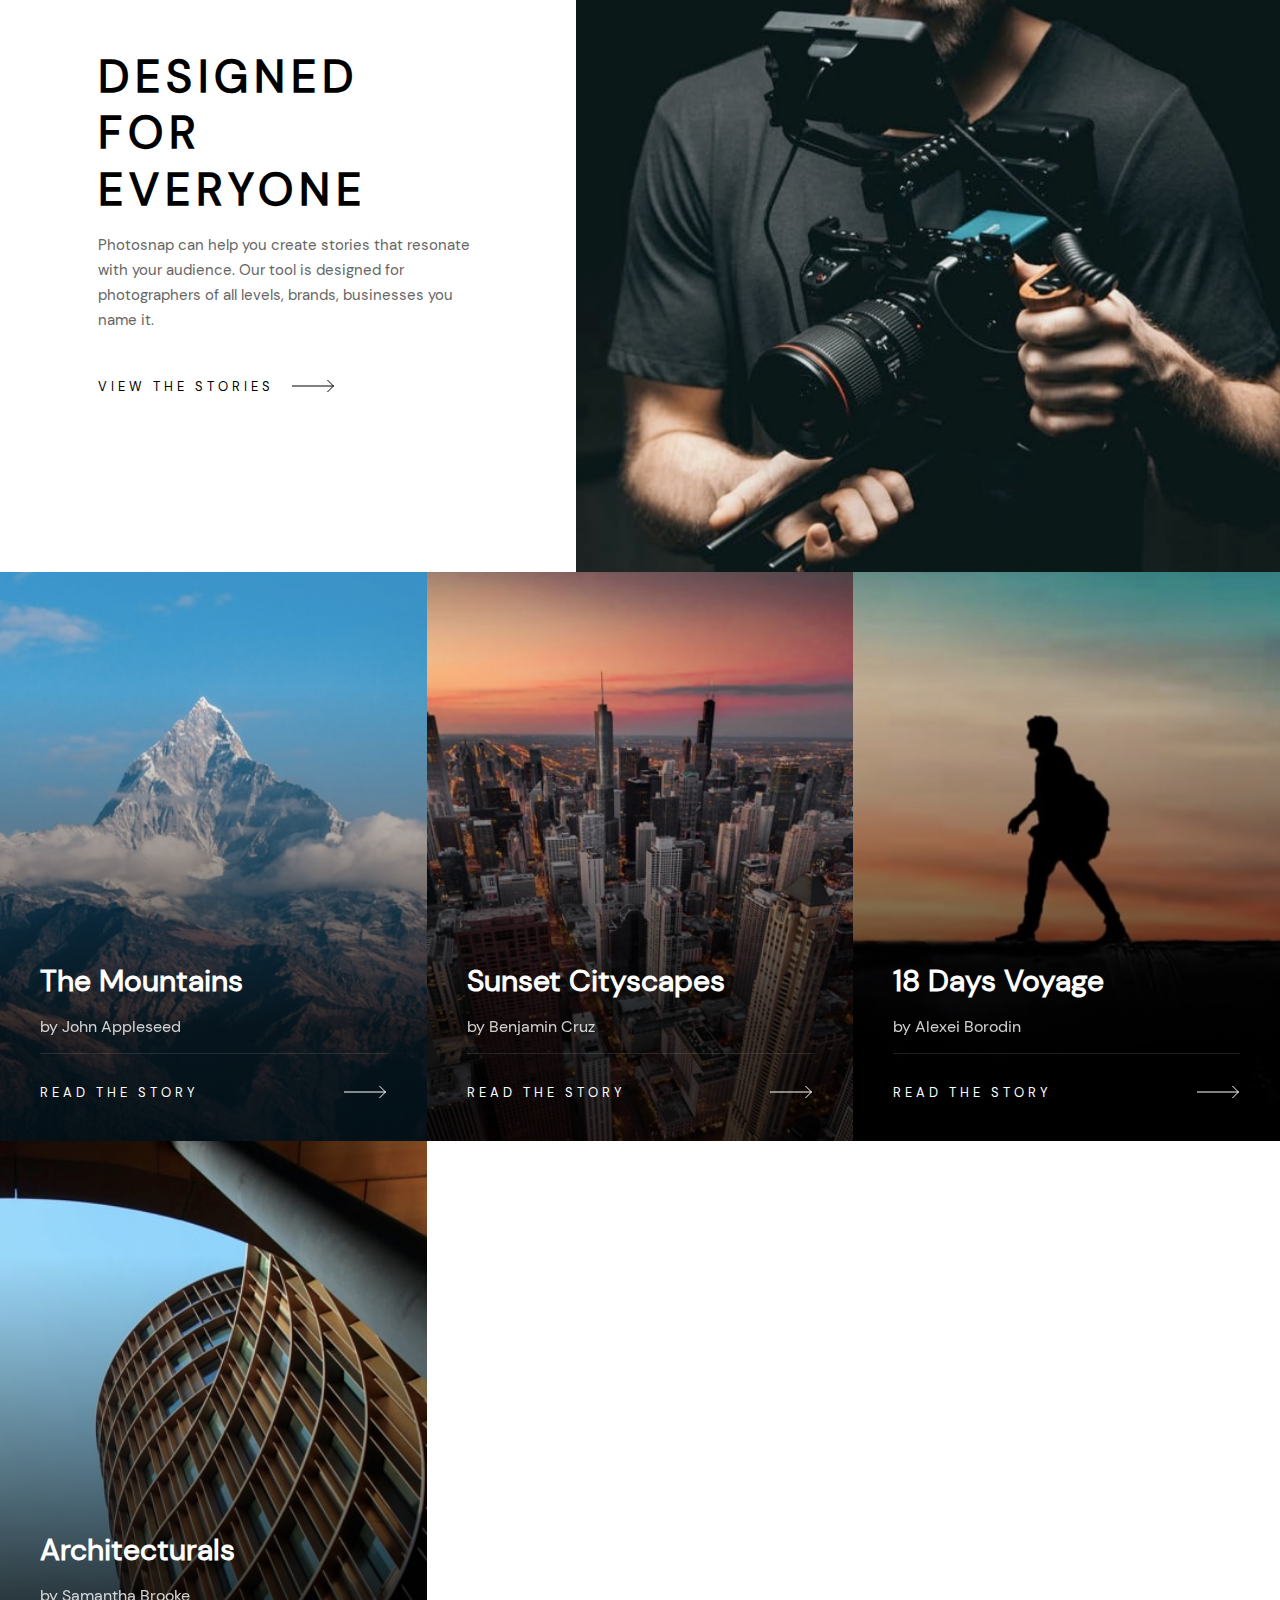
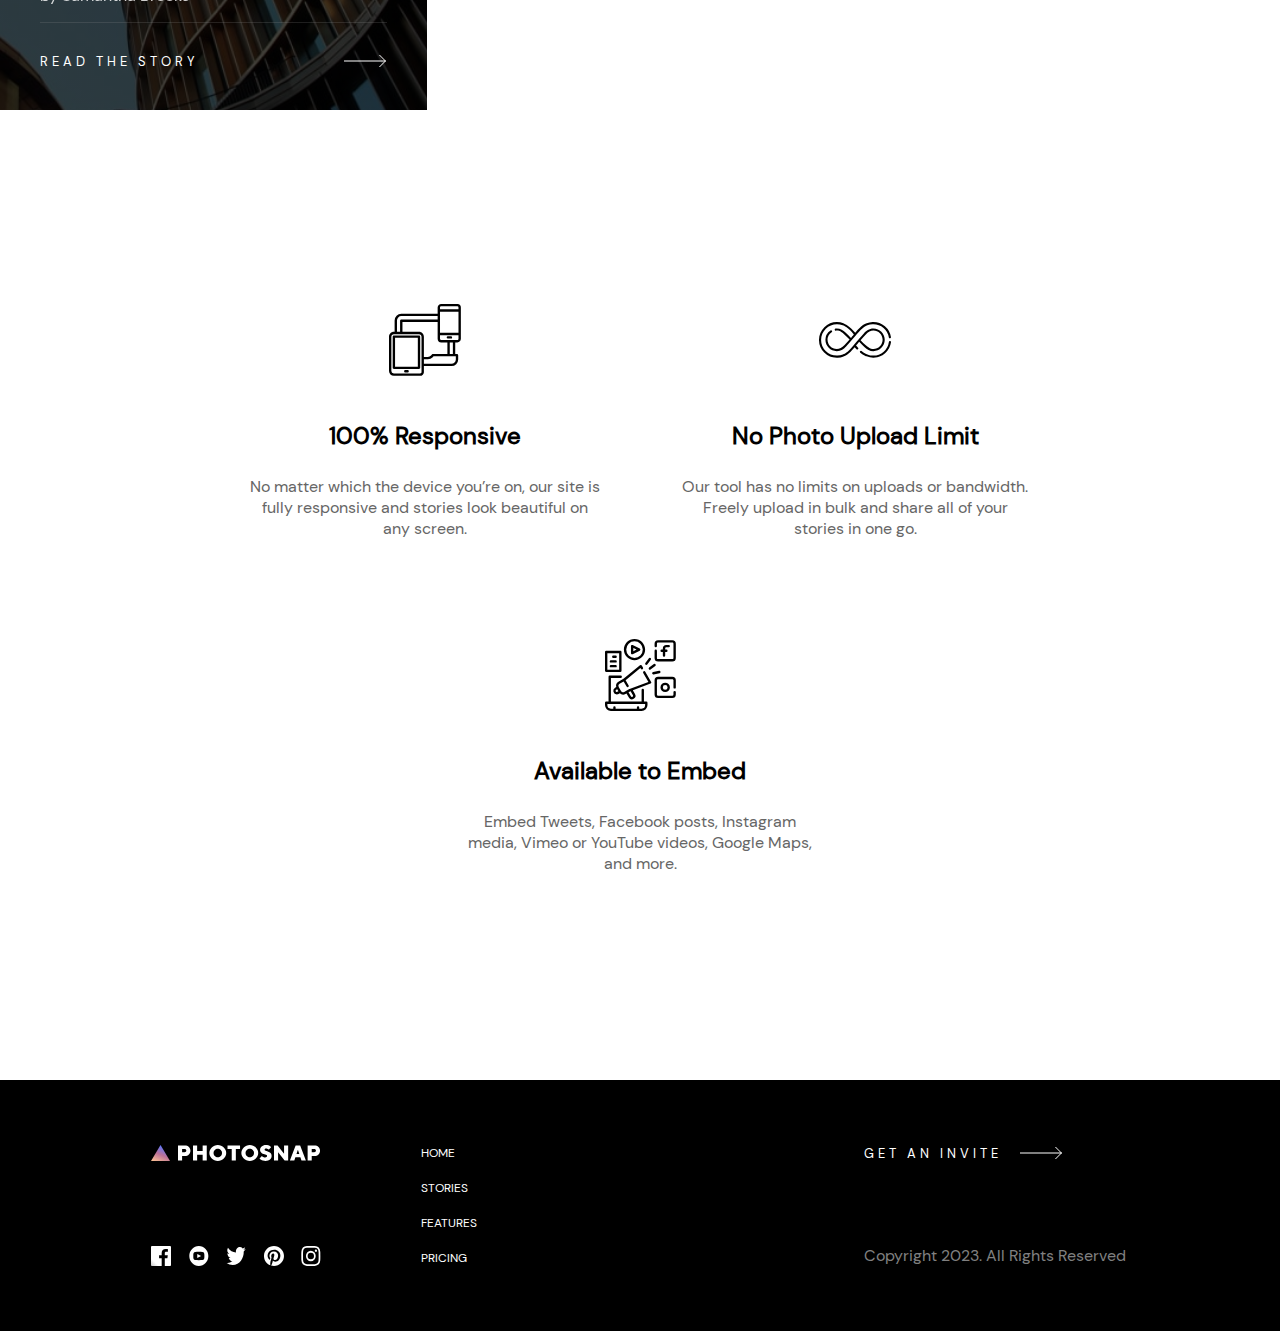
==== commit e0fe68da: "Changed Wording" ====
--- a/index.html
+++ b/index.html
@@ -67,53 +67,55 @@
             </div>
             <img class="image--content" src="images/home/desktop/designed-for-everyone.jpg"></img>
         </section>
-        <div class="card--container">
-            <div class="card">
-                <div class="card--content">
-                    <div class="card--textContainer">
-                        <h2 class="card--title">The Mountains</h2>
-                        <p class="card--details">by John Appleseed</p>
+        <div class="card--rows">
+            <div class="card--container">
+                <div class="card">
+                    <div class="card--content">
+                        <div class="card--textContainer">
+                            <h2 class="card--title">The Mountains</h2>
+                            <p class="card--details">by John Appleseed</p>
+                        </div>
+                        <a class="button--content" href="stories.html">
+                            <button class="inviteButton mainButton">READ THE STORY</button>
+                            <img src="/images/shared/desktop/arrow.svg" class="inviteArrow whiteArrow">
+                        </a>
                     </div>
-                    <a class="button--content" href="stories.html">
-                        <button class="inviteButton mainButton">VIEW THE STORIES</button>
-                        <img src="/images/shared/desktop/arrow.svg" class="inviteArrow whiteArrow">
-                    </a>
                 </div>
-            </div>
-            <div class="card">
-                <div class="card--content">
-                    <div class="card--textContainer">
-                        <h2 class="card--title">Sunset Cityscapes</h2>
-                        <p class="card--details">by Benjamin Cruz</p>
+                <div class="card">
+                    <div class="card--content">
+                        <div class="card--textContainer">
+                            <h2 class="card--title">Sunset Cityscapes</h2>
+                            <p class="card--details">by Benjamin Cruz</p>
+                        </div>
+                        <a class="button--content" href="stories.html">
+                            <button class="inviteButton mainButton">READ THE STORY</button>
+                            <img src="/images/shared/desktop/arrow.svg" class="inviteArrow whiteArrow">
+                        </a>
                     </div>
-                    <a class="button--content" href="stories.html">
-                        <button class="inviteButton mainButton">VIEW THE STORIES</button>
-                        <img src="/images/shared/desktop/arrow.svg" class="inviteArrow whiteArrow">
-                    </a>
                 </div>
-            </div>
-            <div class="card">
-                <div class="card--content">
-                    <div class="card--textContainer">
-                        <h2 class="card--title">18 Days Voyage</h2>
-                        <p class="card--details">by Alexei Borodin</p>
+                <div class="card">
+                    <div class="card--content">
+                        <div class="card--textContainer">
+                            <h2 class="card--title">18 Days Voyage</h2>
+                            <p class="card--details">by Alexei Borodin</p>
+                        </div>
+                        <a class="button--content" href="stories.html">
+                            <button class="inviteButton mainButton">READ THE STORY</button>
+                            <img src="/images/shared/desktop/arrow.svg" class="inviteArrow whiteArrow">
+                        </a>
                     </div>
-                    <a class="button--content" href="stories.html">
-                        <button class="inviteButton mainButton">VIEW THE STORIES</button>
-                        <img src="/images/shared/desktop/arrow.svg" class="inviteArrow whiteArrow">
-                    </a>
                 </div>
-            </div>
-            <div class="card">
-                <div class="card--content">
-                    <div class="card--textContainer">
-                        <h2 class="card--title">Architecturals</h2>
-                        <p class="card--details">by Samantha Brooke</p>
+                <div class="card">
+                    <div class="card--content">
+                        <div class="card--textContainer">
+                            <h2 class="card--title">Architecturals</h2>
+                            <p class="card--details">by Samantha Brooke</p>
+                        </div>
+                        <a class="button--content" href="stories.html">
+                            <button class="inviteButton mainButton">READ THE STORY</button>
+                            <img src="/images/shared/desktop/arrow.svg" class="inviteArrow whiteArrow">
+                        </a>
                     </div>
-                    <a class="button--content" href="stories.html">
-                        <button class="inviteButton mainButton">VIEW THE STORIES</button>
-                        <img src="/images/shared/desktop/arrow.svg" class="inviteArrow whiteArrow">
-                    </a>
                 </div>
             </div>
         </div>
--- a/styles.css
+++ b/styles.css
@@ -184,17 +184,16 @@
     color: white;
 }
 
-section:nth-child(1)>.text--content::after{
+section:nth-child(1)>.text--content::after, .beta--banner::after{
     left: 0px;
     height: 50%;
     top: 50%;
     transform: translateY(-50%);
     display: block;
     content: "";
-    width: 3px;
+    width: 6px;
     position: absolute;
     background: linear-gradient(26.57deg, #FFC593 0%, #BC7198 43.29%, #5A77FF 83.33%);
-
 }
 
 section:nth-child(1)>.content--paragraph{
@@ -270,6 +269,7 @@
     object-fit: cover;
     height: 100%;
     width: 100%;
+    min-height: 530px;
 }
 
 /*Main Cards*/
@@ -282,7 +282,7 @@
 }
 
 .card{
-    aspect-ratio: 15/18;
+    aspect-ratio: 15/20;
     background-size: cover;
     color: white;
     position: relative;
@@ -332,20 +332,77 @@
     opacity: 0.2;
 }
 
-.card:nth-child(1){
+.card--details:nth-child(1){
+    margin-bottom: 8px;
+    font-size: 0.9rem;
+}
+
+/*Unique Card Backgrounds*/
+.card--rows >.card--container:nth-child(1) >.card:nth-child(1){
     background: linear-gradient(180deg, rgba(0, 0, 0, 0.0001) 20%, rgba(0, 0, 0, 0.75) 80%), url(/images/stories/desktop/mountains.jpg) no-repeat center center / cover;
 }
 
-.card:nth-child(2){
+.card--rows >.card--container:nth-child(1) >.card:nth-child(2){
     background: linear-gradient(180deg, rgba(0, 0, 0, 0.0001) 20%, rgba(0, 0, 0, 0.75) 80%), url(/images/stories/desktop/cityscapes.jpg) no-repeat center center / cover;
 }
 
-.card:nth-child(3){
+.card--rows >.card--container:nth-child(1) >.card:nth-child(3){
     background: linear-gradient(180deg, rgba(0, 0, 0, 0.0001) 20%, rgba(0, 0, 0, 0.75) 80%), url(/images/stories/desktop/18-days-voyage.jpg) no-repeat center center / cover;
 }
 
-.card:nth-child(4){
+.card--rows >.card--container:nth-child(1) >.card:nth-child(4){
     background: linear-gradient(180deg, rgba(0, 0, 0, 0.0001) 20%, rgba(0, 0, 0, 0.75) 80%), url(/images/stories/desktop/architecturals.jpg) no-repeat center center / cover;
+}
+
+
+.card--rows >.card--container:nth-child(2) >.card:nth-child(1){
+    background: linear-gradient(180deg, rgba(0, 0, 0, 0.0001) 20%, rgba(0, 0, 0, 0.75) 80%), url(/images/stories/desktop/world-tour.jpg) no-repeat center center / cover;
+}
+
+.card--rows >.card--container:nth-child(2) >.card:nth-child(2){
+    background: linear-gradient(180deg, rgba(0, 0, 0, 0.0001) 20%, rgba(0, 0, 0, 0.75) 80%), url(/images/stories/desktop/unforeseen-corners.jpg) no-repeat center center / cover;
+}
+
+.card--rows >.card--container:nth-child(2) >.card:nth-child(3){
+    background: linear-gradient(180deg, rgba(0, 0, 0, 0.0001) 20%, rgba(0, 0, 0, 0.75) 80%), url(/images/stories/desktop/king-on-africa.jpg) no-repeat center center / cover;
+}
+
+.card--rows >.card--container:nth-child(2) >.card:nth-child(4){
+    background: linear-gradient(180deg, rgba(0, 0, 0, 0.0001) 20%, rgba(0, 0, 0, 0.75) 80%), url(/images/stories/desktop/trip-to-nowhere.jpg) no-repeat center center / cover;
+}
+
+
+.card--rows >.card--container:nth-child(3) >.card:nth-child(1){
+    background: linear-gradient(180deg, rgba(0, 0, 0, 0.0001) 20%, rgba(0, 0, 0, 0.75) 80%), url(/images/stories/desktop/rage-of-the-sea.jpg) no-repeat center center / cover;
+}
+
+.card--rows >.card--container:nth-child(3) >.card:nth-child(2){
+    background: linear-gradient(180deg, rgba(0, 0, 0, 0.0001) 20%, rgba(0, 0, 0, 0.75) 80%), url(/images/stories/desktop/running-free.jpg) no-repeat center center / cover;
+}
+
+.card--rows >.card--container:nth-child(3) >.card:nth-child(3){
+    background: linear-gradient(180deg, rgba(0, 0, 0, 0.0001) 20%, rgba(0, 0, 0, 0.75) 80%), url(/images/stories/desktop/behind-the-waves.jpg) no-repeat center center / cover;
+}
+
+.card--rows >.card--container:nth-child(3) >.card:nth-child(4){
+    background: linear-gradient(180deg, rgba(0, 0, 0, 0.0001) 20%, rgba(0, 0, 0, 0.75) 80%), url(/images/stories/desktop/calm-waters.jpg) no-repeat center center / cover;
+}
+
+
+.card--rows >.card--container:nth-child(4) >.card:nth-child(1){
+    background: linear-gradient(180deg, rgba(0, 0, 0, 0.0001) 20%, rgba(0, 0, 0, 0.75) 80%), url(/images/stories/desktop/milky-way.jpg) no-repeat center center / cover;
+}
+
+.card--rows >.card--container:nth-child(4) >.card:nth-child(2){
+    background: linear-gradient(180deg, rgba(0, 0, 0, 0.0001) 20%, rgba(0, 0, 0, 0.75) 80%), url(/images/stories/desktop/dark-forest.jpg) no-repeat center center / cover;
+}
+
+.card--rows >.card--container:nth-child(4) >.card:nth-child(3){
+    background: linear-gradient(180deg, rgba(0, 0, 0, 0.0001) 20%, rgba(0, 0, 0, 0.75) 80%), url(/images/stories/desktop/somwarpet.jpg) no-repeat center center / cover;
+}
+
+.card--rows >.card--container:nth-child(4) >.card:nth-child(4){
+    background: linear-gradient(180deg, rgba(0, 0, 0, 0.0001) 20%, rgba(0, 0, 0, 0.75) 80%), url(/images/stories/desktop/land-of-dreams.jpg) no-repeat center center / cover;
 }
 
 .card--content>.button--content{
@@ -460,6 +517,7 @@
     display: flex;
     flex-direction: column;
     justify-content: space-between;
+    width: 265px;
 }
 
 .footer--RHS>*{
@@ -477,10 +535,11 @@
 }
 
 .features--herosection>section{
-    grid-template-rows: 500px;
-}
-
-.features--banner{
+    grid-template-rows: 530px;
+}
+
+.beta--banner{
+    color: white;
     width: 100%;
     height: 320px;
     display: flex;
@@ -488,8 +547,54 @@
     background-repeat: no-repeat;
     background-size: cover;
     background-image: url(images/shared/desktop/bg-beta.jpg);
-}
-
+    align-items: center;
+    padding: 65px clamp(40px, 11.8vw,170px) 65px clamp(40px, 11.8vw,170px);
+    position: relative;
+}
+
+.beta--banner::after{
+    height: 100%;
+}
+
+.beta--bannerTitle{
+    font-size: clamp(2.25rem,4.2vw,2.5rem);
+    letter-spacing: 4px;
+    font-weight: bold;
+    line-height: 48px;
+    padding-right: 15px;
+}
+
+.beta--banner>a{
+    width: 265px;
+}
+
+/*Stories*/
+#stories--section{
+    background-image: url(images/stories/desktop/moon-of-appalacia.jpg);
+    background-repeat: no-repeat;
+    background-size: cover;
+    color: white;
+}
+
+#stories--section>.image--content{
+    visibility: hidden;
+}
+
+#stories--section span{
+    color: #A7AFB5;
+}
+
+#stories--section p>span{
+    margin-right: 15px;
+}
+
+#stories--section>.text--content>p:first-child{
+    margin-bottom: 25px;
+}
+
+#stories--section>.text--content>p{
+    margin: 25px 0px 25px 0px;
+}
 /*Media Queries Biggest-Smallest*/
 
 /*Mobile*/
@@ -545,11 +650,12 @@
         position: relative;
         min-height: 600px;
     }
-    section:nth-child(1)>.text--content::after{
+    section:nth-child(1)>.text--content::after, .beta--banner::after{
         left: 20%;
         width: 200px;
-        height: 3px;  
+        height: 6px;  
         top: 0px;
+        transform: none;
     }
     /*Footer*/
     footer{
@@ -585,6 +691,20 @@
         height: 150px;
         gap: 0px;
     }
-}
-
-
+    /*Beta Banner*/
+    .beta--banner{
+        flex-direction: column;
+        align-items: flex-start;
+    }
+
+    /*Stories*/
+    #stories--section>.image--content{
+        visibility: visible;
+    }
+
+    #stories--section{
+        background: black;
+    }
+}
+
+
